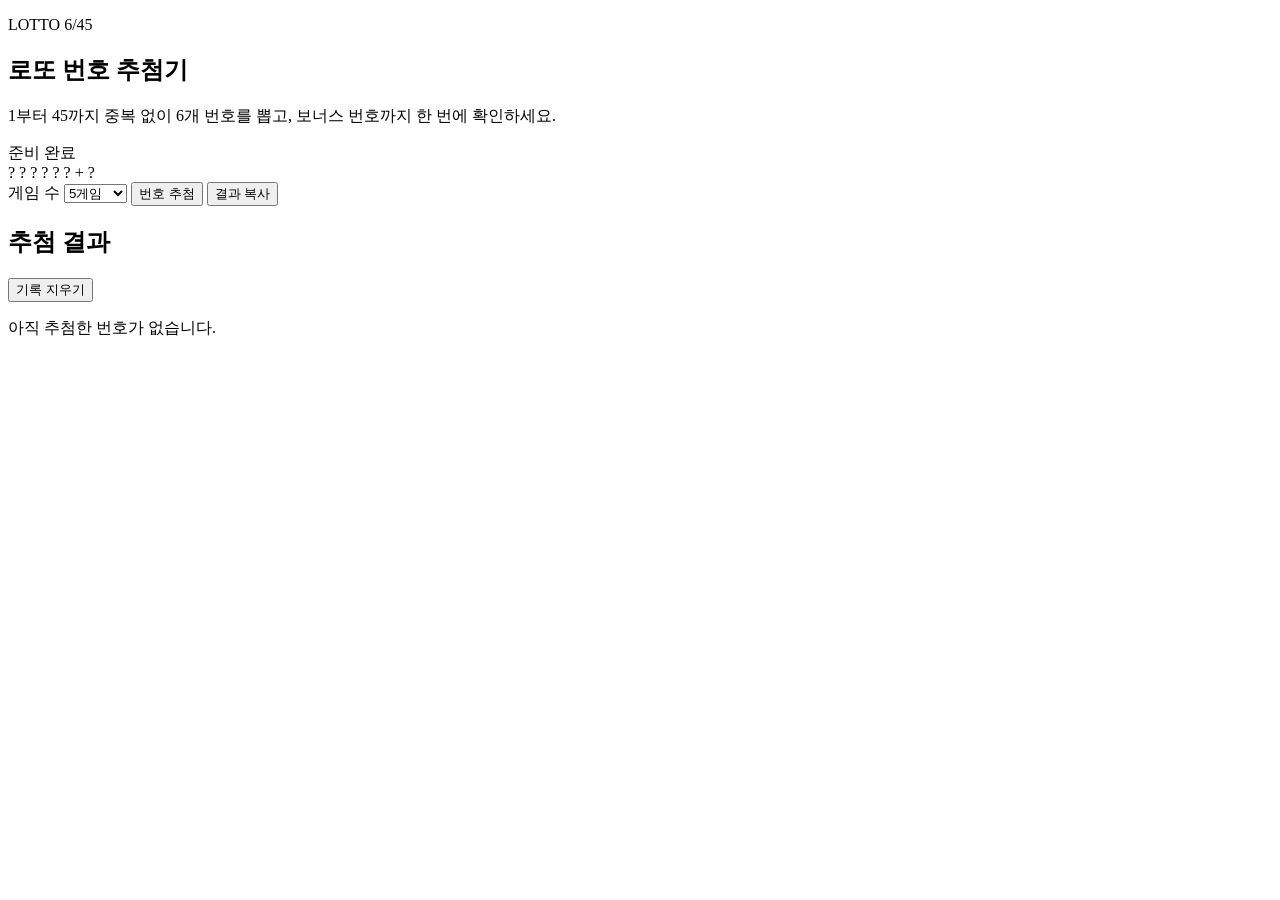
==== index.html @ 37382f08 "Add lotto picker app" ====
<!DOCTYPE html>
<html lang="ko">
<head>
  <meta charset="UTF-8">
  <meta name="viewport" content="width=device-width, initial-scale=1.0">
  <title>로또 번호 추첨기</title>
  <link rel="preconnect" href="https://fonts.googleapis.com">
  <link rel="preconnect" href="https://fonts.gstatic.com" crossorigin>
  <link href="https://fonts.googleapis.com/css2?family=Noto+Sans+KR:wght@400;500;700;800&display=swap" rel="stylesheet">
  <link rel="stylesheet" href="style.css">
</head>
<body>
  <main class="app">
    <section class="draw-panel" aria-labelledby="page-title">
      <div class="intro">
        <p class="eyebrow">LOTTO 6/45</p>
        <h1 id="page-title">로또 번호 추첨기</h1>
        <p class="subcopy">1부터 45까지 중복 없이 6개 번호를 뽑고, 보너스 번호까지 한 번에 확인하세요.</p>
      </div>

      <div class="machine" aria-live="polite">
        <div class="status" id="drawStatus">준비 완료</div>
        <div class="balls" id="balls">
          <span class="ball placeholder">?</span>
          <span class="ball placeholder">?</span>
          <span class="ball placeholder">?</span>
          <span class="ball placeholder">?</span>
          <span class="ball placeholder">?</span>
          <span class="ball placeholder">?</span>
          <span class="plus">+</span>
          <span class="ball bonus placeholder">?</span>
        </div>
      </div>

      <div class="controls" aria-label="추첨 설정">
        <label class="field">
          <span>게임 수</span>
          <select id="gameCount">
            <option value="1">1게임</option>
            <option value="3">3게임</option>
            <option value="5" selected>5게임</option>
            <option value="10">10게임</option>
          </select>
        </label>
        <button class="primary" id="drawButton" type="button">번호 추첨</button>
        <button class="secondary" id="copyButton" type="button">결과 복사</button>
      </div>
    </section>

    <section class="results" aria-labelledby="results-title">
      <div class="section-heading">
        <h2 id="results-title">추첨 결과</h2>
        <button class="text-button" id="clearButton" type="button">기록 지우기</button>
      </div>
      <div class="ticket-list" id="ticketList">
        <p class="empty">아직 추첨한 번호가 없습니다.</p>
      </div>
    </section>
  </main>

  <script src="main.js"></script>
</body>
</html>
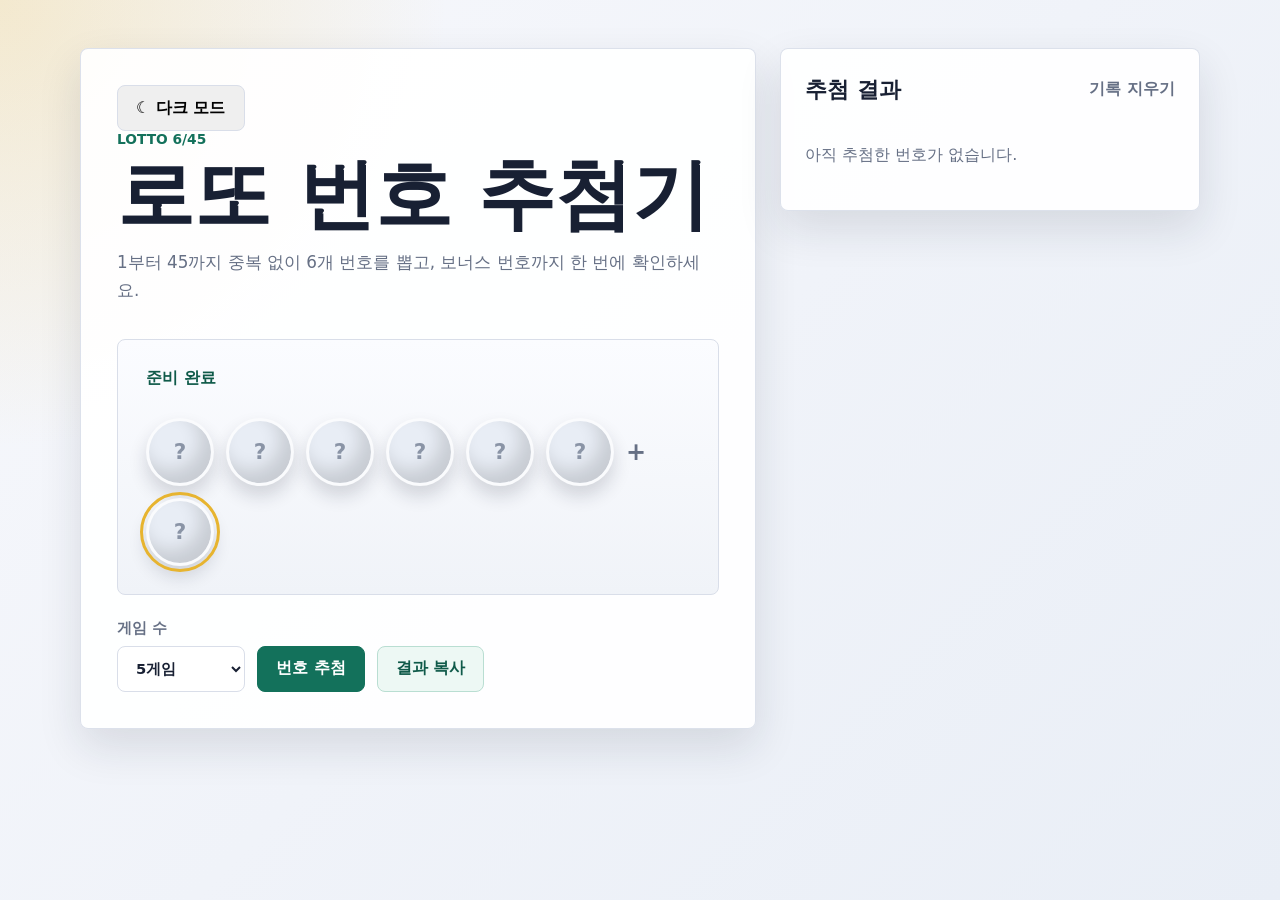
==== commit 5d4f9fdc: "Add theme mode toggle" ====
--- a/index.html
+++ b/index.html
@@ -12,6 +12,13 @@
 <body>
   <main class="app">
     <section class="draw-panel" aria-labelledby="page-title">
+      <div class="topbar">
+        <button class="theme-toggle" id="themeToggle" type="button" aria-label="다크 모드로 전환">
+          <span class="theme-icon" aria-hidden="true">☾</span>
+          <span class="theme-label">다크 모드</span>
+        </button>
+      </div>
+
       <div class="intro">
         <p class="eyebrow">LOTTO 6/45</p>
         <h1 id="page-title">로또 번호 추첨기</h1>
--- a/style.css
+++ b/style.css
@@ -0,0 +1,340 @@
+:root {
+  --bg: #f6f7fb;
+  --surface: #ffffff;
+  --ink: #182033;
+  --muted: #667085;
+  --line: #d9dee9;
+  --primary: #13715b;
+  --primary-dark: #0f5a49;
+  --accent: #e7b42f;
+  --shadow: 0 18px 44px rgba(24, 32, 51, 0.12);
+}
+
+* {
+  box-sizing: border-box;
+}
+
+body {
+  margin: 0;
+  min-height: 100vh;
+  font-family: "Noto Sans KR", system-ui, -apple-system, BlinkMacSystemFont, sans-serif;
+  color: var(--ink);
+  background:
+    radial-gradient(circle at top left, rgba(231, 180, 47, 0.22), transparent 28rem),
+    linear-gradient(135deg, #f7f8fc 0%, #e9eef6 100%);
+}
+
+button,
+select {
+  font: inherit;
+}
+
+.app {
+  width: min(1120px, calc(100% - 32px));
+  margin: 0 auto;
+  padding: 48px 0;
+  display: grid;
+  grid-template-columns: minmax(0, 1fr) 420px;
+  gap: 24px;
+  align-items: start;
+}
+
+.draw-panel,
+.results {
+  background: rgba(255, 255, 255, 0.92);
+  border: 1px solid rgba(217, 222, 233, 0.9);
+  border-radius: 8px;
+  box-shadow: var(--shadow);
+}
+
+.draw-panel {
+  padding: 36px;
+}
+
+.intro {
+  max-width: 620px;
+}
+
+.eyebrow {
+  margin: 0 0 10px;
+  color: var(--primary);
+  font-size: 0.86rem;
+  font-weight: 800;
+  letter-spacing: 0;
+}
+
+h1,
+h2,
+p {
+  margin-top: 0;
+}
+
+h1 {
+  margin-bottom: 14px;
+  font-size: clamp(2.4rem, 6vw, 5rem);
+  line-height: 1;
+  letter-spacing: 0;
+}
+
+.subcopy {
+  margin-bottom: 0;
+  color: var(--muted);
+  font-size: 1.05rem;
+  line-height: 1.7;
+}
+
+.machine {
+  margin-top: 34px;
+  padding: 28px;
+  border: 1px solid var(--line);
+  border-radius: 8px;
+  background: linear-gradient(180deg, #fbfcff 0%, #f0f3f8 100%);
+}
+
+.status {
+  min-height: 28px;
+  margin-bottom: 22px;
+  color: var(--primary-dark);
+  font-weight: 800;
+}
+
+.balls {
+  display: flex;
+  flex-wrap: wrap;
+  gap: 12px;
+  align-items: center;
+}
+
+.ball {
+  width: 68px;
+  aspect-ratio: 1;
+  display: inline-grid;
+  place-items: center;
+  border-radius: 50%;
+  color: #111827;
+  background: #f4c84b;
+  border: 3px solid rgba(255, 255, 255, 0.8);
+  box-shadow: inset -10px -12px 18px rgba(0, 0, 0, 0.14), 0 10px 18px rgba(24, 32, 51, 0.16);
+  font-size: 1.35rem;
+  font-weight: 800;
+}
+
+.ball.range-2 {
+  background: #70b7f2;
+}
+
+.ball.range-3 {
+  background: #ff7b72;
+}
+
+.ball.range-4 {
+  background: #8f98a8;
+  color: #ffffff;
+}
+
+.ball.range-5 {
+  background: #59c88e;
+}
+
+.ball.placeholder {
+  background: #e8edf5;
+  color: #8a94a6;
+}
+
+.ball.bonus {
+  outline: 3px solid var(--accent);
+  outline-offset: 3px;
+}
+
+.ball.pop {
+  animation: pop 360ms ease both;
+}
+
+.plus {
+  color: var(--muted);
+  font-size: 1.5rem;
+  font-weight: 800;
+}
+
+.controls {
+  margin-top: 24px;
+  display: flex;
+  flex-wrap: wrap;
+  gap: 12px;
+  align-items: end;
+}
+
+.field {
+  display: grid;
+  gap: 8px;
+  min-width: 128px;
+  color: var(--muted);
+  font-size: 0.92rem;
+  font-weight: 700;
+}
+
+select,
+button {
+  min-height: 46px;
+  border-radius: 8px;
+  border: 1px solid var(--line);
+}
+
+select {
+  padding: 0 38px 0 14px;
+  color: var(--ink);
+  background: var(--surface);
+  cursor: pointer;
+}
+
+button {
+  padding: 0 18px;
+  font-weight: 800;
+  cursor: pointer;
+  transition: transform 160ms ease, background 160ms ease, border-color 160ms ease;
+}
+
+button:hover {
+  transform: translateY(-1px);
+}
+
+button:disabled {
+  cursor: wait;
+  opacity: 0.72;
+  transform: none;
+}
+
+.primary {
+  color: #ffffff;
+  border-color: var(--primary);
+  background: var(--primary);
+}
+
+.primary:hover {
+  background: var(--primary-dark);
+}
+
+.secondary {
+  color: var(--primary-dark);
+  background: #edf8f4;
+  border-color: #b9ded2;
+}
+
+.results {
+  padding: 24px;
+}
+
+.section-heading {
+  display: flex;
+  justify-content: space-between;
+  gap: 12px;
+  align-items: center;
+  margin-bottom: 18px;
+}
+
+h2 {
+  margin-bottom: 0;
+  font-size: 1.35rem;
+}
+
+.text-button {
+  min-height: auto;
+  padding: 6px 0;
+  color: var(--muted);
+  background: transparent;
+  border: 0;
+}
+
+.ticket-list {
+  display: grid;
+  gap: 12px;
+}
+
+.ticket {
+  padding: 16px;
+  border: 1px solid var(--line);
+  border-radius: 8px;
+  background: var(--surface);
+}
+
+.ticket-title {
+  margin-bottom: 12px;
+  display: flex;
+  justify-content: space-between;
+  gap: 12px;
+  color: var(--muted);
+  font-size: 0.88rem;
+  font-weight: 700;
+}
+
+.ticket-balls {
+  display: flex;
+  flex-wrap: wrap;
+  gap: 8px;
+  align-items: center;
+}
+
+.ticket .ball {
+  width: 38px;
+  border-width: 2px;
+  font-size: 0.86rem;
+  box-shadow: inset -6px -8px 12px rgba(0, 0, 0, 0.14);
+}
+
+.ticket .plus {
+  font-size: 1rem;
+}
+
+.empty {
+  margin: 18px 0;
+  color: var(--muted);
+  line-height: 1.6;
+}
+
+@keyframes pop {
+  0% {
+    opacity: 0;
+    transform: translateY(-14px) scale(0.72) rotate(-10deg);
+  }
+  100% {
+    opacity: 1;
+    transform: translateY(0) scale(1) rotate(0);
+  }
+}
+
+@media (max-width: 900px) {
+  .app {
+    grid-template-columns: 1fr;
+    padding: 28px 0;
+  }
+}
+
+@media (max-width: 560px) {
+  .app {
+    width: min(100% - 20px, 1120px);
+  }
+
+  .draw-panel,
+  .results {
+    padding: 20px;
+  }
+
+  .machine {
+    padding: 18px;
+  }
+
+  .ball {
+    width: 52px;
+    font-size: 1.05rem;
+  }
+
+  .controls {
+    display: grid;
+    grid-template-columns: 1fr;
+  }
+
+  button,
+  select {
+    width: 100%;
+  }
+}
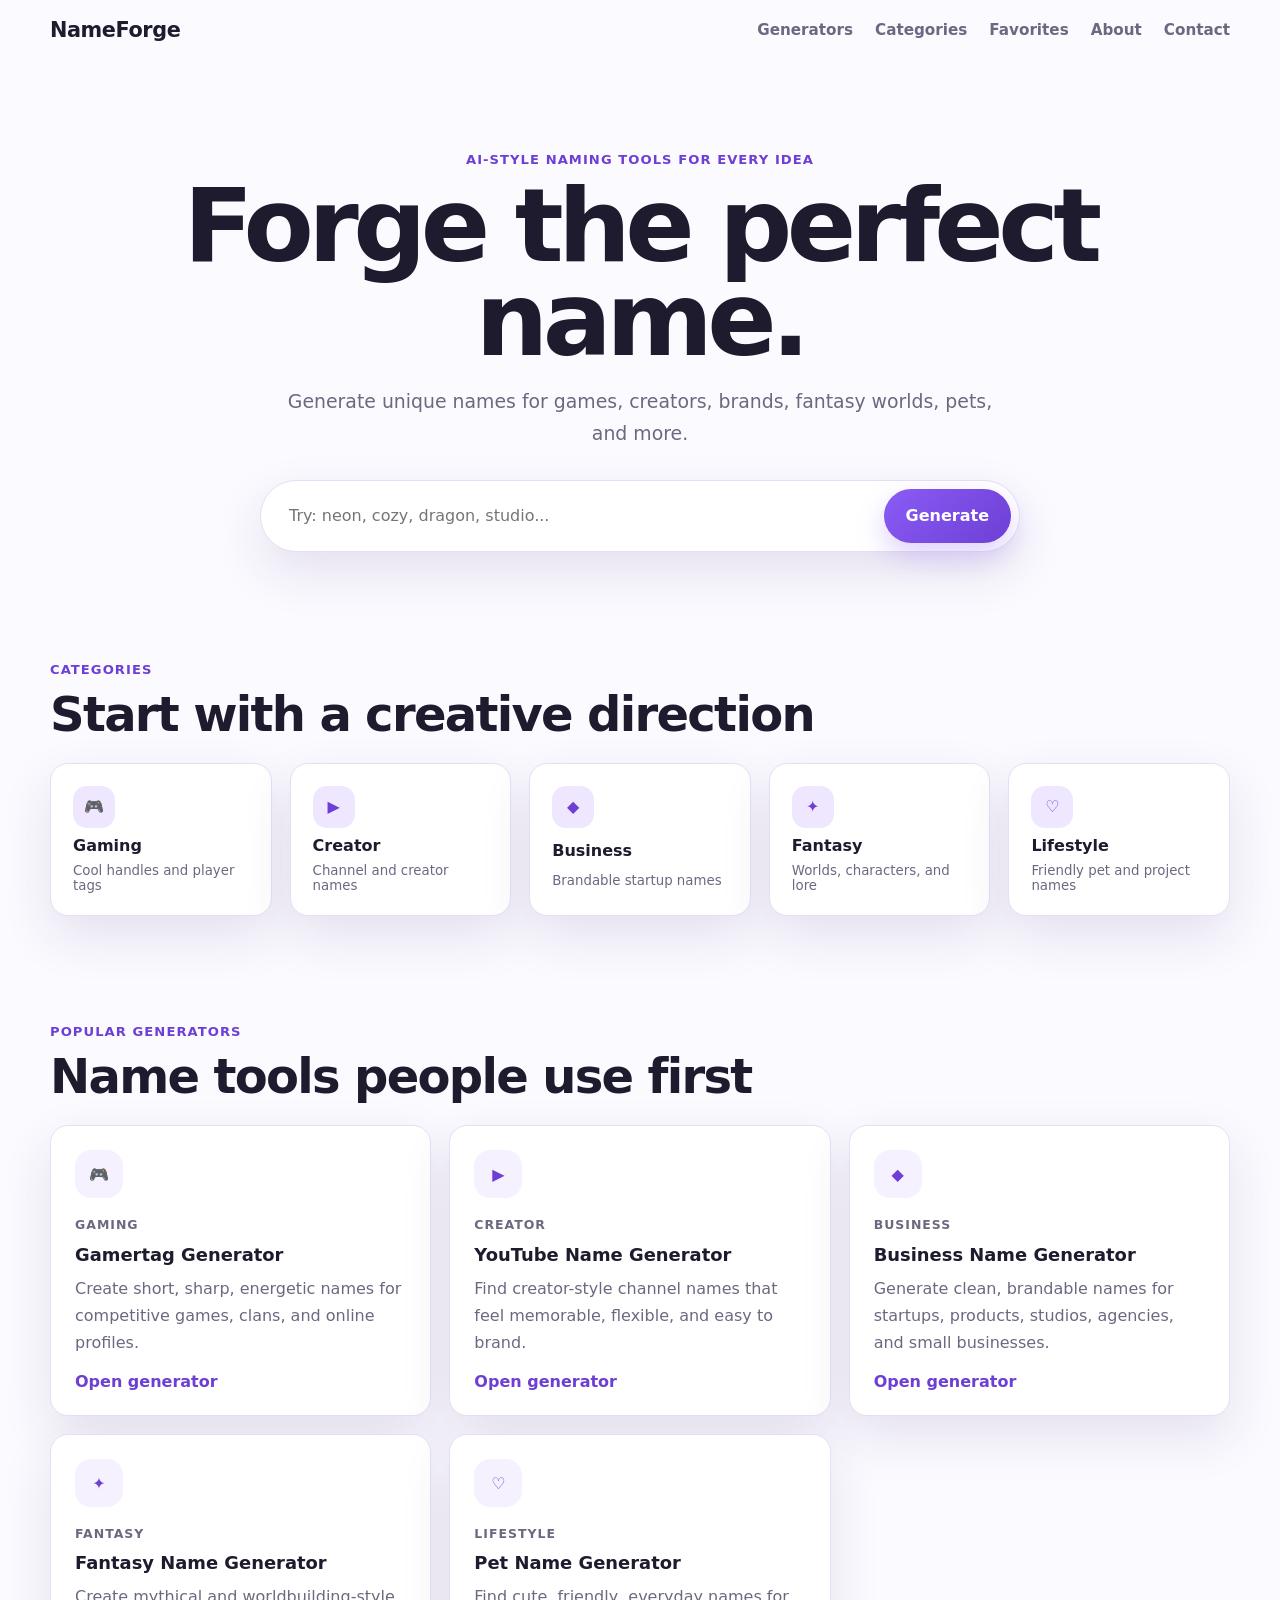
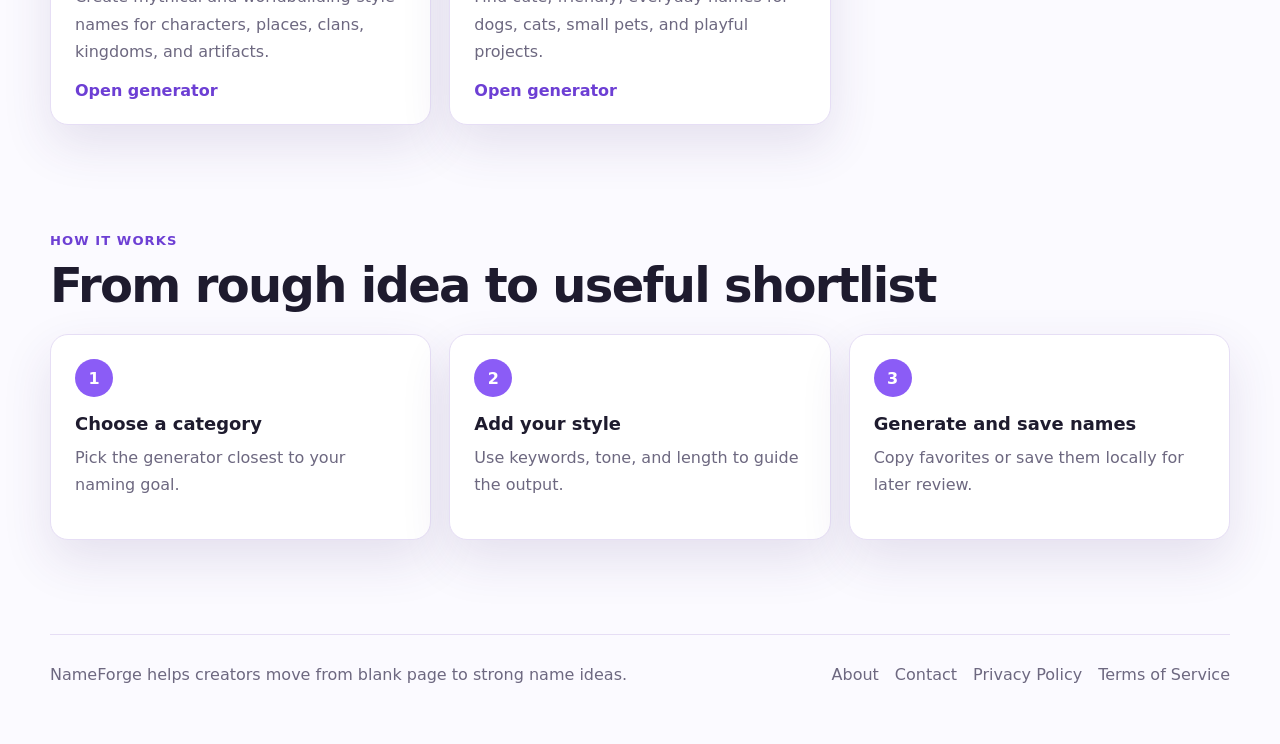
==== commit c531694a: "Build NameForge static MVP" ====
--- a/index.html
+++ b/index.html
@@ -1,70 +1,83 @@
 <!DOCTYPE html>
-<html lang="ko">
+<html lang="en">
 <head>
   <meta charset="UTF-8">
   <meta name="viewport" content="width=device-width, initial-scale=1.0">
-  <title>로또 번호 추첨기</title>
-  <link rel="preconnect" href="https://fonts.googleapis.com">
-  <link rel="preconnect" href="https://fonts.gstatic.com" crossorigin>
-  <link href="https://fonts.googleapis.com/css2?family=Noto+Sans+KR:wght@400;500;700;800&display=swap" rel="stylesheet">
-  <link rel="stylesheet" href="style.css">
+  <title>NameForge - Forge the perfect name.</title>
+  <meta name="description" content="NameForge helps you generate memorable names for games, creators, brands, fantasy worlds, pets, and more.">
+  <link rel="stylesheet" href="css/style.css">
 </head>
 <body>
-  <main class="app">
-    <section class="draw-panel" aria-labelledby="page-title">
-      <div class="topbar">
-        <button class="theme-toggle" id="themeToggle" type="button" aria-label="다크 모드로 전환">
-          <span class="theme-icon" aria-hidden="true">☾</span>
-          <span class="theme-label">다크 모드</span>
-        </button>
+  <header class="site-header">
+    <a class="logo" href="index.html" aria-label="NameForge home">NameForge</a>
+    <button class="nav-toggle" type="button" aria-label="Open navigation">Menu</button>
+    <nav class="site-nav" aria-label="Primary navigation">
+      <a href="generators.html">Generators</a>
+      <a href="generators.html#categories">Categories</a>
+      <a href="favorites.html">Favorites</a>
+      <a href="about.html">About</a>
+      <a href="contact.html">Contact</a>
+    </nav>
+  </header>
+
+  <main>
+    <section class="hero">
+      <p class="eyebrow">AI-style naming tools for every idea</p>
+      <h1>Forge the perfect name.</h1>
+      <p class="hero-copy">Generate unique names for games, creators, brands, fantasy worlds, pets, and more.</p>
+      <form class="hero-search" id="heroGenerateForm">
+        <label class="sr-only" for="heroKeyword">Name idea or keyword</label>
+        <input id="heroKeyword" name="keyword" type="search" placeholder="Try: neon, cozy, dragon, studio..." autocomplete="off">
+        <button class="button primary" type="submit">Generate</button>
+      </form>
+    </section>
+
+    <section class="section" id="categories" aria-labelledby="category-title">
+      <div class="section-heading">
+        <p class="eyebrow">Categories</p>
+        <h2 id="category-title">Start with a creative direction</h2>
       </div>
-
-      <div class="intro">
-        <p class="eyebrow">LOTTO 6/45</p>
-        <h1 id="page-title">로또 번호 추첨기</h1>
-        <p class="subcopy">1부터 45까지 중복 없이 6개 번호를 뽑고, 보너스 번호까지 한 번에 확인하세요.</p>
-      </div>
-
-      <div class="machine" aria-live="polite">
-        <div class="status" id="drawStatus">준비 완료</div>
-        <div class="balls" id="balls">
-          <span class="ball placeholder">?</span>
-          <span class="ball placeholder">?</span>
-          <span class="ball placeholder">?</span>
-          <span class="ball placeholder">?</span>
-          <span class="ball placeholder">?</span>
-          <span class="ball placeholder">?</span>
-          <span class="plus">+</span>
-          <span class="ball bonus placeholder">?</span>
-        </div>
-      </div>
-
-      <div class="controls" aria-label="추첨 설정">
-        <label class="field">
-          <span>게임 수</span>
-          <select id="gameCount">
-            <option value="1">1게임</option>
-            <option value="3">3게임</option>
-            <option value="5" selected>5게임</option>
-            <option value="10">10게임</option>
-          </select>
-        </label>
-        <button class="primary" id="drawButton" type="button">번호 추첨</button>
-        <button class="secondary" id="copyButton" type="button">결과 복사</button>
+      <div class="category-grid">
+        <a class="category-card" href="generator.html?type=gaming"><span aria-hidden="true">🎮</span><strong>Gaming</strong><small>Cool handles and player tags</small></a>
+        <a class="category-card" href="generator.html?type=youtube"><span aria-hidden="true">▶</span><strong>Creator</strong><small>Channel and creator names</small></a>
+        <a class="category-card" href="generator.html?type=business"><span aria-hidden="true">◆</span><strong>Business</strong><small>Brandable startup names</small></a>
+        <a class="category-card" href="generator.html?type=fantasy"><span aria-hidden="true">✦</span><strong>Fantasy</strong><small>Worlds, characters, and lore</small></a>
+        <a class="category-card" href="generator.html?type=pet"><span aria-hidden="true">♡</span><strong>Lifestyle</strong><small>Friendly pet and project names</small></a>
       </div>
     </section>
 
-    <section class="results" aria-labelledby="results-title">
+    <section class="section" aria-labelledby="popular-title">
       <div class="section-heading">
-        <h2 id="results-title">추첨 결과</h2>
-        <button class="text-button" id="clearButton" type="button">기록 지우기</button>
+        <p class="eyebrow">Popular generators</p>
+        <h2 id="popular-title">Name tools people use first</h2>
       </div>
-      <div class="ticket-list" id="ticketList">
-        <p class="empty">아직 추첨한 번호가 없습니다.</p>
+      <div class="card-grid" id="popularGenerators"></div>
+    </section>
+
+    <section class="section steps" aria-labelledby="how-title">
+      <div class="section-heading">
+        <p class="eyebrow">How it works</p>
+        <h2 id="how-title">From rough idea to useful shortlist</h2>
+      </div>
+      <div class="step-grid">
+        <article class="step-card"><span>1</span><h3>Choose a category</h3><p>Pick the generator closest to your naming goal.</p></article>
+        <article class="step-card"><span>2</span><h3>Add your style</h3><p>Use keywords, tone, and length to guide the output.</p></article>
+        <article class="step-card"><span>3</span><h3>Generate and save names</h3><p>Copy favorites or save them locally for later review.</p></article>
       </div>
     </section>
   </main>
 
-  <script src="main.js"></script>
+  <footer class="site-footer">
+    <p>NameForge helps creators move from blank page to strong name ideas.</p>
+    <nav aria-label="Footer navigation">
+      <a href="about.html">About</a>
+      <a href="contact.html">Contact</a>
+      <a href="privacy.html">Privacy Policy</a>
+      <a href="terms.html">Terms of Service</a>
+    </nav>
+  </footer>
+
+  <script src="js/data.js"></script>
+  <script src="js/main.js"></script>
 </body>
 </html>
--- a/css/style.css
+++ b/css/style.css
@@ -0,0 +1,541 @@
+:root {
+  --bg: #fbfaff;
+  --surface: #ffffff;
+  --surface-soft: #f6f1ff;
+  --ink: #1e1b2e;
+  --muted: #6d6880;
+  --line: #e6def5;
+  --accent: #8b5cf6;
+  --accent-dark: #6d3fd4;
+  --accent-soft: #efe7ff;
+  --shadow: 0 20px 50px rgba(68, 44, 116, 0.12);
+  --radius: 18px;
+}
+
+* {
+  box-sizing: border-box;
+}
+
+body {
+  margin: 0;
+  min-height: 100vh;
+  font-family: Inter, ui-sans-serif, system-ui, -apple-system, BlinkMacSystemFont, "Segoe UI", sans-serif;
+  color: var(--ink);
+  background: var(--bg);
+}
+
+a {
+  color: inherit;
+  text-decoration: none;
+}
+
+button,
+input,
+select,
+textarea {
+  font: inherit;
+}
+
+.site-header {
+  position: sticky;
+  top: 0;
+  z-index: 20;
+  width: min(1180px, calc(100% - 32px));
+  margin: 0 auto;
+  padding: 18px 0;
+  display: flex;
+  justify-content: space-between;
+  align-items: center;
+  background: rgba(251, 250, 255, 0.88);
+  backdrop-filter: blur(14px);
+}
+
+.logo {
+  font-size: 1.3rem;
+  font-weight: 850;
+  letter-spacing: -0.02em;
+}
+
+.site-nav {
+  display: flex;
+  gap: 22px;
+  align-items: center;
+  color: var(--muted);
+  font-size: 0.95rem;
+  font-weight: 650;
+}
+
+.site-nav a:hover {
+  color: var(--accent-dark);
+}
+
+.nav-toggle {
+  display: none;
+  border: 1px solid var(--line);
+  border-radius: 999px;
+  padding: 8px 13px;
+  color: var(--ink);
+  background: var(--surface);
+}
+
+.hero {
+  width: min(920px, calc(100% - 32px));
+  margin: 0 auto;
+  padding: 92px 0 56px;
+  text-align: center;
+}
+
+.eyebrow {
+  margin: 0 0 12px;
+  color: var(--accent-dark);
+  font-size: 0.82rem;
+  font-weight: 800;
+  letter-spacing: 0.08em;
+  text-transform: uppercase;
+}
+
+h1,
+h2,
+h3,
+p {
+  margin-top: 0;
+}
+
+h1 {
+  margin-bottom: 18px;
+  font-size: clamp(3.2rem, 8vw, 6.7rem);
+  line-height: 0.92;
+  letter-spacing: -0.055em;
+}
+
+h2 {
+  margin-bottom: 0;
+  font-size: clamp(1.8rem, 4vw, 3rem);
+  line-height: 1.05;
+  letter-spacing: -0.035em;
+}
+
+h3 {
+  margin-bottom: 10px;
+  font-size: 1.12rem;
+}
+
+.hero-copy,
+.page-hero p,
+.content-card p,
+.generator-card p,
+.result-card p,
+.step-card p {
+  color: var(--muted);
+  line-height: 1.7;
+}
+
+.hero-copy {
+  max-width: 720px;
+  margin: 0 auto 30px;
+  font-size: 1.18rem;
+}
+
+.hero-search {
+  max-width: 760px;
+  margin: 0 auto;
+  padding: 8px;
+  display: grid;
+  grid-template-columns: 1fr auto;
+  gap: 8px;
+  border: 1px solid var(--line);
+  border-radius: 999px;
+  background: var(--surface);
+  box-shadow: var(--shadow);
+}
+
+.hero-search input,
+.contact-form input,
+.contact-form textarea,
+.generator-form input,
+.generator-form select {
+  width: 100%;
+  border: 1px solid var(--line);
+  border-radius: 14px;
+  color: var(--ink);
+  background: var(--surface);
+}
+
+.hero-search input {
+  min-height: 54px;
+  padding: 0 20px;
+  border: 0;
+  outline: 0;
+}
+
+.button {
+  min-height: 46px;
+  border: 0;
+  border-radius: 999px;
+  padding: 0 22px;
+  font-weight: 800;
+  cursor: pointer;
+}
+
+.primary {
+  color: #ffffff;
+  background: linear-gradient(135deg, var(--accent), var(--accent-dark));
+  box-shadow: 0 12px 28px rgba(139, 92, 246, 0.28);
+}
+
+.ghost {
+  color: var(--accent-dark);
+  background: var(--accent-soft);
+}
+
+.section,
+.page-shell {
+  width: min(1180px, calc(100% - 32px));
+  margin: 0 auto;
+}
+
+.section {
+  padding: 54px 0;
+}
+
+.section.compact {
+  padding-top: 18px;
+}
+
+.section-heading {
+  margin-bottom: 24px;
+}
+
+.section-heading.split {
+  display: flex;
+  justify-content: space-between;
+  gap: 16px;
+  align-items: end;
+}
+
+.category-grid,
+.card-grid,
+.step-grid,
+.result-grid {
+  display: grid;
+  gap: 18px;
+}
+
+.category-grid {
+  grid-template-columns: repeat(5, 1fr);
+}
+
+.card-grid,
+.result-grid {
+  grid-template-columns: repeat(3, 1fr);
+}
+
+.step-grid {
+  grid-template-columns: repeat(3, 1fr);
+}
+
+.category-card,
+.generator-card,
+.step-card,
+.result-card,
+.content-card,
+.generator-panel,
+.contact-form {
+  border: 1px solid var(--line);
+  border-radius: var(--radius);
+  background: var(--surface);
+  box-shadow: var(--shadow);
+}
+
+.category-card {
+  padding: 22px;
+  display: grid;
+  gap: 8px;
+}
+
+.category-card span {
+  width: 42px;
+  height: 42px;
+  display: grid;
+  place-items: center;
+  border-radius: 14px;
+  color: var(--accent-dark);
+  background: var(--accent-soft);
+}
+
+.category-card small,
+.card-kicker {
+  color: var(--muted);
+}
+
+.generator-card,
+.step-card,
+.result-card,
+.content-card {
+  padding: 24px;
+}
+
+.card-icon {
+  width: 48px;
+  height: 48px;
+  margin-bottom: 16px;
+  display: grid;
+  place-items: center;
+  border-radius: 16px;
+  color: var(--accent-dark);
+  background: var(--surface-soft);
+}
+
+.card-kicker {
+  margin-bottom: 8px;
+  font-size: 0.78rem;
+  font-weight: 800;
+  text-transform: uppercase;
+  letter-spacing: 0.08em;
+}
+
+.text-link {
+  color: var(--accent-dark);
+  font-weight: 800;
+}
+
+.step-card span {
+  width: 38px;
+  height: 38px;
+  margin-bottom: 16px;
+  display: grid;
+  place-items: center;
+  border-radius: 50%;
+  color: #ffffff;
+  background: var(--accent);
+  font-weight: 850;
+}
+
+.page-hero {
+  padding: 56px 0 22px;
+  max-width: 760px;
+}
+
+.page-hero h1,
+.generator-panel h1,
+.content-card.legal h1 {
+  font-size: clamp(2.5rem, 6vw, 4.8rem);
+}
+
+.filter-row,
+.pill-row,
+.button-row {
+  display: flex;
+  flex-wrap: wrap;
+  gap: 10px;
+}
+
+.filter-button,
+.pill-row span,
+.pill-row a {
+  border: 1px solid var(--line);
+  border-radius: 999px;
+  padding: 9px 14px;
+  color: var(--muted);
+  background: var(--surface);
+  font-weight: 700;
+}
+
+.filter-button.active {
+  color: #ffffff;
+  border-color: var(--accent);
+  background: var(--accent);
+}
+
+.generator-panel {
+  margin-top: 42px;
+  padding: 30px;
+  display: grid;
+  grid-template-columns: 0.9fr 1.1fr;
+  gap: 28px;
+  align-items: start;
+}
+
+.generator-form,
+.contact-form {
+  display: grid;
+  gap: 14px;
+}
+
+.generator-form label,
+.contact-form label {
+  color: var(--muted);
+  font-weight: 750;
+}
+
+.generator-form input,
+.generator-form select,
+.contact-form input,
+.contact-form textarea {
+  min-height: 48px;
+  padding: 0 14px;
+}
+
+.contact-form textarea {
+  padding-top: 14px;
+  resize: vertical;
+}
+
+.form-grid {
+  display: grid;
+  grid-template-columns: repeat(3, 1fr);
+  gap: 12px;
+}
+
+.result-card dl {
+  display: grid;
+  grid-template-columns: auto 1fr;
+  gap: 6px 12px;
+  color: var(--muted);
+}
+
+.result-card dt {
+  color: var(--ink);
+  font-weight: 800;
+}
+
+.content-card {
+  max-width: 920px;
+  margin: 26px 0 64px;
+}
+
+.content-card.small {
+  margin: 0;
+}
+
+.content-card h2 {
+  margin-top: 28px;
+  margin-bottom: 12px;
+  font-size: 1.4rem;
+}
+
+.content-card h2:first-child {
+  margin-top: 0;
+}
+
+.content-card li {
+  margin-bottom: 10px;
+  color: var(--muted);
+}
+
+details {
+  border-top: 1px solid var(--line);
+  padding: 15px 0;
+}
+
+summary {
+  cursor: pointer;
+  font-weight: 800;
+}
+
+.contact-layout {
+  display: grid;
+  grid-template-columns: 1fr 340px;
+  gap: 22px;
+  align-items: start;
+  margin-bottom: 64px;
+}
+
+.contact-form {
+  padding: 26px;
+}
+
+.empty-state {
+  grid-column: 1 / -1;
+  padding: 28px;
+  border: 1px dashed var(--line);
+  border-radius: var(--radius);
+  color: var(--muted);
+  background: var(--surface);
+}
+
+.site-footer {
+  width: min(1180px, calc(100% - 32px));
+  margin: 40px auto 0;
+  padding: 30px 0 44px;
+  display: flex;
+  justify-content: space-between;
+  gap: 20px;
+  border-top: 1px solid var(--line);
+  color: var(--muted);
+}
+
+.site-footer nav {
+  display: flex;
+  flex-wrap: wrap;
+  gap: 16px;
+}
+
+.sr-only {
+  position: absolute;
+  width: 1px;
+  height: 1px;
+  padding: 0;
+  margin: -1px;
+  overflow: hidden;
+  clip: rect(0, 0, 0, 0);
+  white-space: nowrap;
+  border: 0;
+}
+
+@media (max-width: 900px) {
+  .nav-toggle {
+    display: inline-flex;
+  }
+
+  .site-nav {
+    position: absolute;
+    top: 64px;
+    right: 0;
+    left: 0;
+    display: none;
+    padding: 16px;
+    border: 1px solid var(--line);
+    border-radius: var(--radius);
+    background: var(--surface);
+    box-shadow: var(--shadow);
+  }
+
+  .site-nav.open {
+    display: grid;
+  }
+
+  .category-grid,
+  .card-grid,
+  .step-grid,
+  .result-grid,
+  .generator-panel,
+  .contact-layout {
+    grid-template-columns: 1fr;
+  }
+
+  .form-grid {
+    grid-template-columns: 1fr;
+  }
+}
+
+@media (max-width: 560px) {
+  .hero {
+    padding-top: 56px;
+  }
+
+  .hero-search {
+    grid-template-columns: 1fr;
+    border-radius: var(--radius);
+  }
+
+  .hero-search input {
+    border: 1px solid var(--line);
+    border-radius: 14px;
+  }
+
+  .site-footer,
+  .section-heading.split {
+    display: grid;
+  }
+}
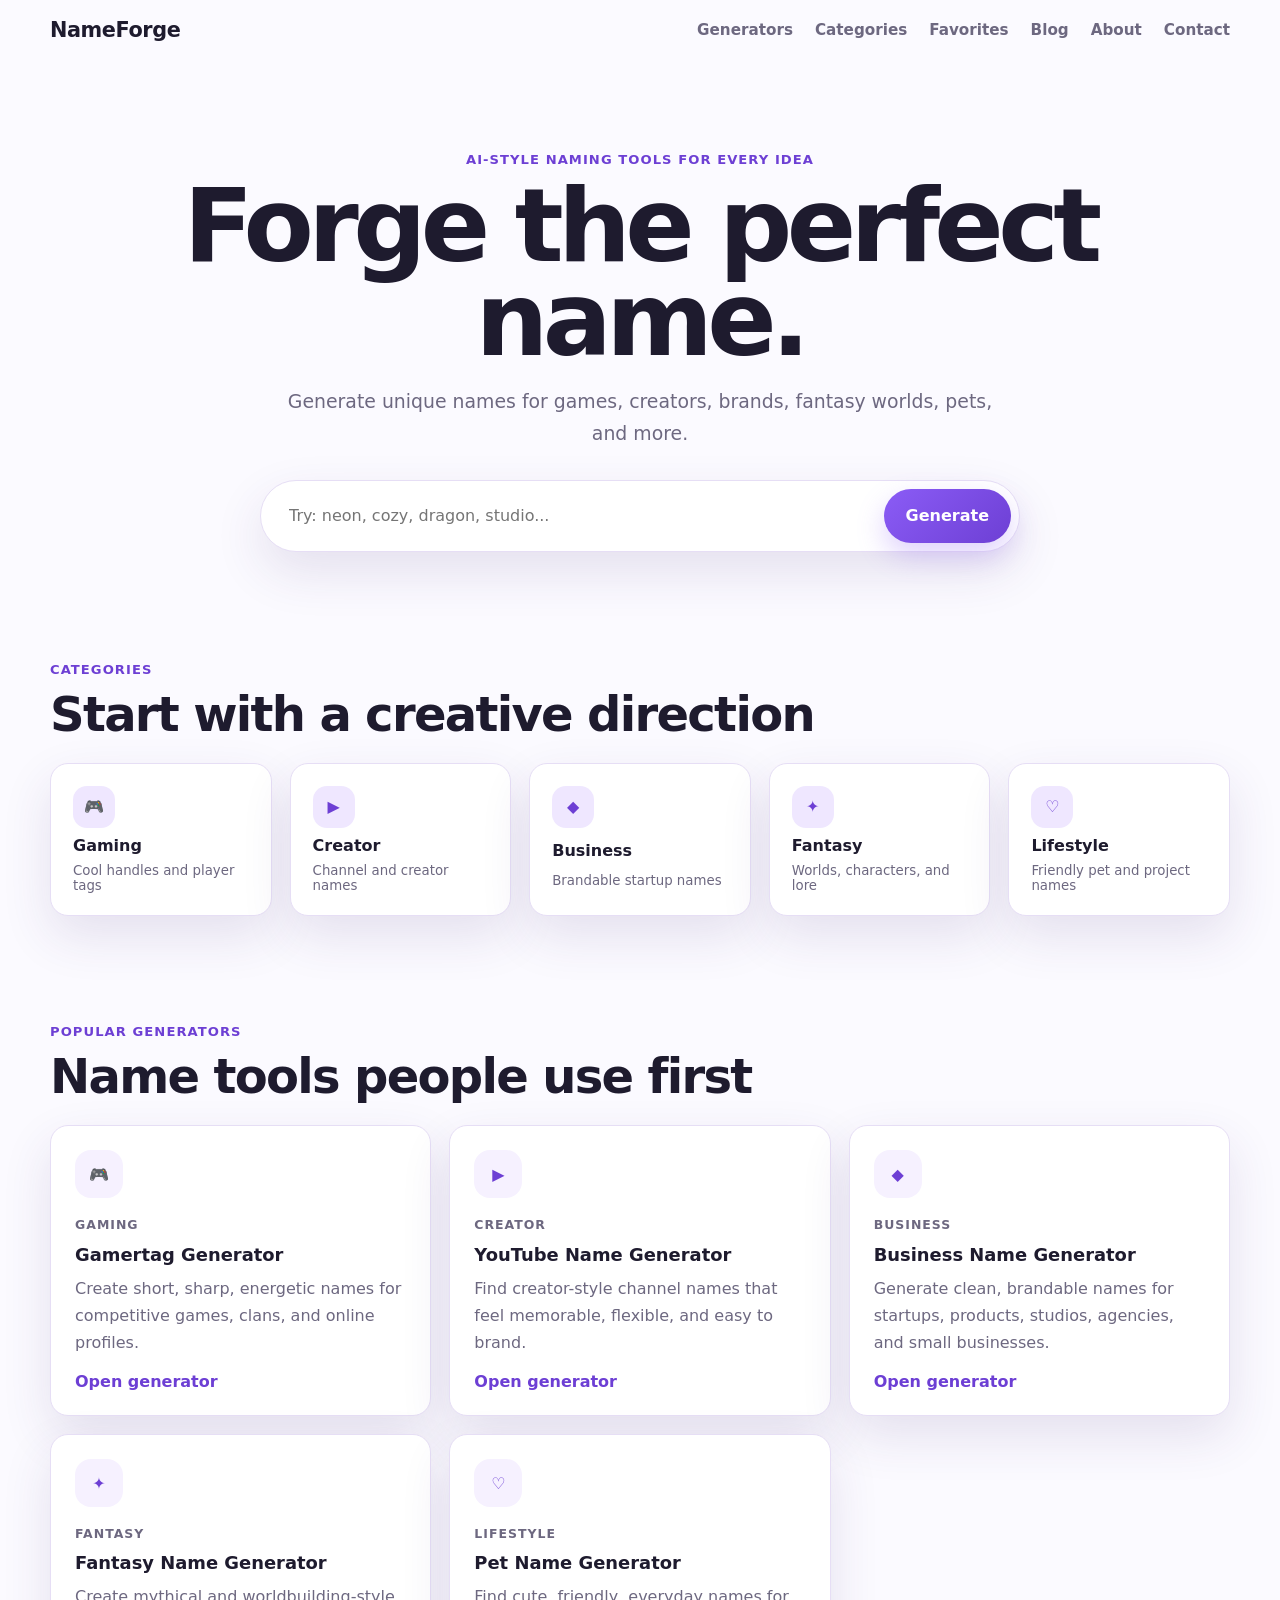
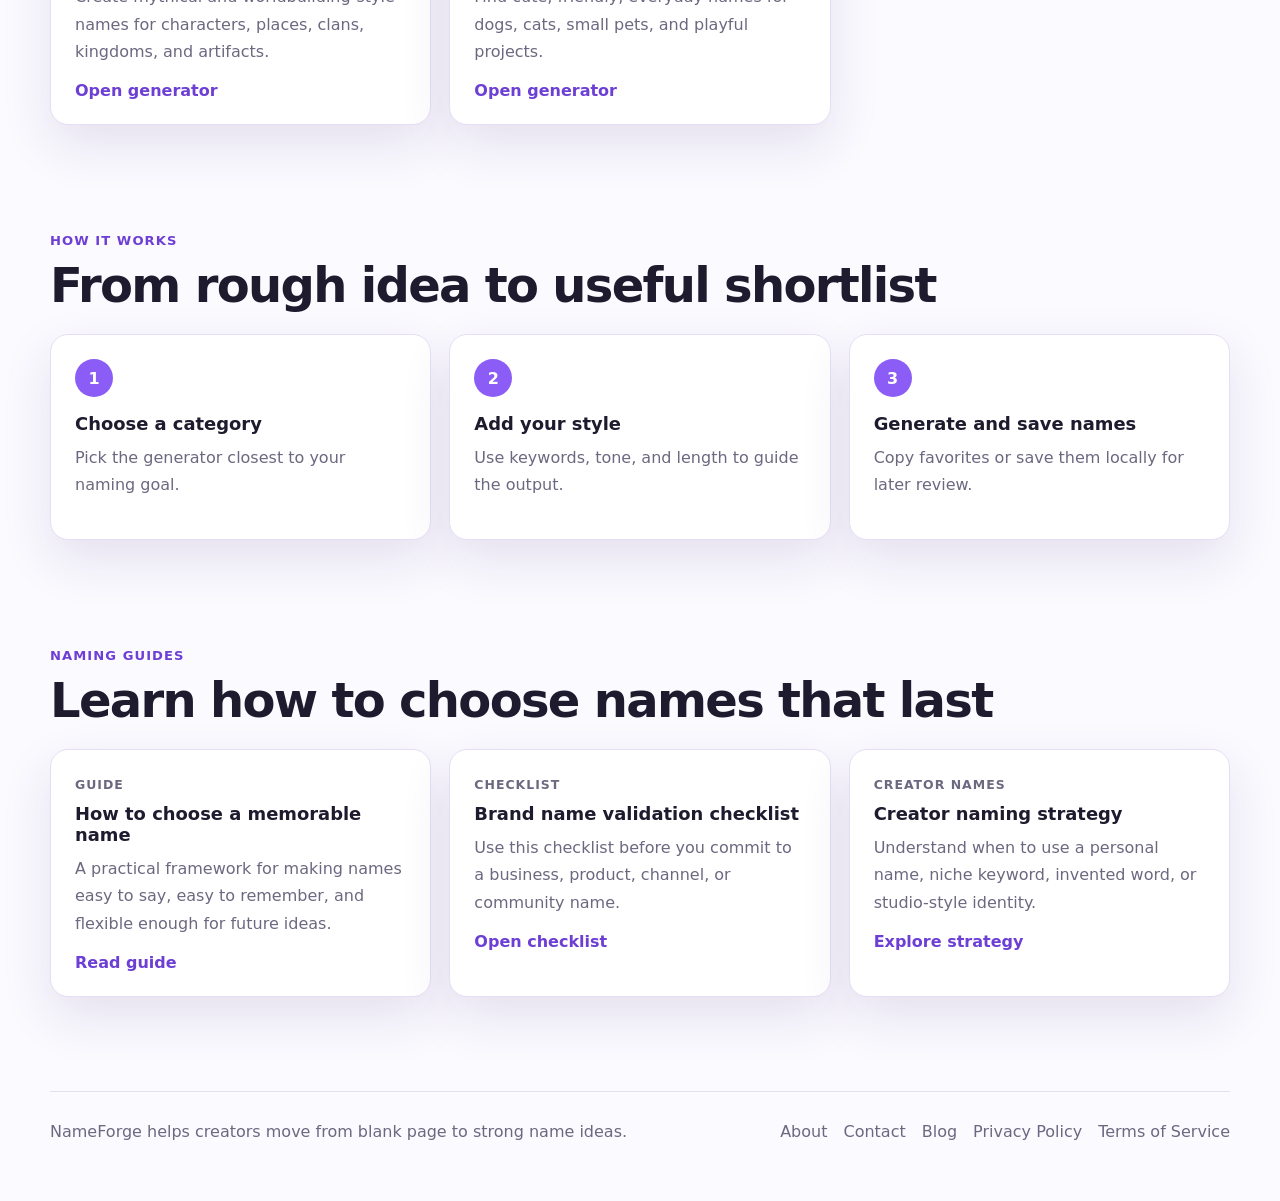
==== commit b56cfcab: "Improve NameForge content quality" ====
--- a/index.html
+++ b/index.html
@@ -15,6 +15,7 @@
       <a href="generators.html">Generators</a>
       <a href="generators.html#categories">Categories</a>
       <a href="favorites.html">Favorites</a>
+      <a href="blog.html">Blog</a>
       <a href="about.html">About</a>
       <a href="contact.html">Contact</a>
     </nav>
@@ -65,6 +66,33 @@
         <article class="step-card"><span>3</span><h3>Generate and save names</h3><p>Copy favorites or save them locally for later review.</p></article>
       </div>
     </section>
+
+    <section class="section" aria-labelledby="guide-title">
+      <div class="section-heading">
+        <p class="eyebrow">Naming guides</p>
+        <h2 id="guide-title">Learn how to choose names that last</h2>
+      </div>
+      <div class="card-grid">
+        <article class="generator-card">
+          <p class="card-kicker">Guide</p>
+          <h3>How to choose a memorable name</h3>
+          <p>A practical framework for making names easy to say, easy to remember, and flexible enough for future ideas.</p>
+          <a class="text-link" href="naming-guide.html">Read guide</a>
+        </article>
+        <article class="generator-card">
+          <p class="card-kicker">Checklist</p>
+          <h3>Brand name validation checklist</h3>
+          <p>Use this checklist before you commit to a business, product, channel, or community name.</p>
+          <a class="text-link" href="brand-name-checklist.html">Open checklist</a>
+        </article>
+        <article class="generator-card">
+          <p class="card-kicker">Creator names</p>
+          <h3>Creator naming strategy</h3>
+          <p>Understand when to use a personal name, niche keyword, invented word, or studio-style identity.</p>
+          <a class="text-link" href="creator-name-strategy.html">Explore strategy</a>
+        </article>
+      </div>
+    </section>
   </main>
 
   <footer class="site-footer">
@@ -72,6 +100,7 @@
     <nav aria-label="Footer navigation">
       <a href="about.html">About</a>
       <a href="contact.html">Contact</a>
+      <a href="blog.html">Blog</a>
       <a href="privacy.html">Privacy Policy</a>
       <a href="terms.html">Terms of Service</a>
     </nav>
--- a/css/style.css
+++ b/css/style.css
@@ -404,6 +404,10 @@
   margin: 26px 0 64px;
 }
 
+.content-card.article {
+  margin-top: 44px;
+}
+
 .content-card.small {
   margin: 0;
 }
@@ -420,6 +424,40 @@
 
 .content-card li {
   margin-bottom: 10px;
+  color: var(--muted);
+}
+
+.content-card ol {
+  color: var(--muted);
+  line-height: 1.7;
+}
+
+.table-wrap {
+  overflow-x: auto;
+}
+
+table {
+  width: 100%;
+  border-collapse: collapse;
+  overflow: hidden;
+  border: 1px solid var(--line);
+  border-radius: 14px;
+}
+
+th,
+td {
+  padding: 14px;
+  border-bottom: 1px solid var(--line);
+  text-align: left;
+  vertical-align: top;
+}
+
+th {
+  color: var(--ink);
+  background: var(--surface-soft);
+}
+
+td {
   color: var(--muted);
 }
 
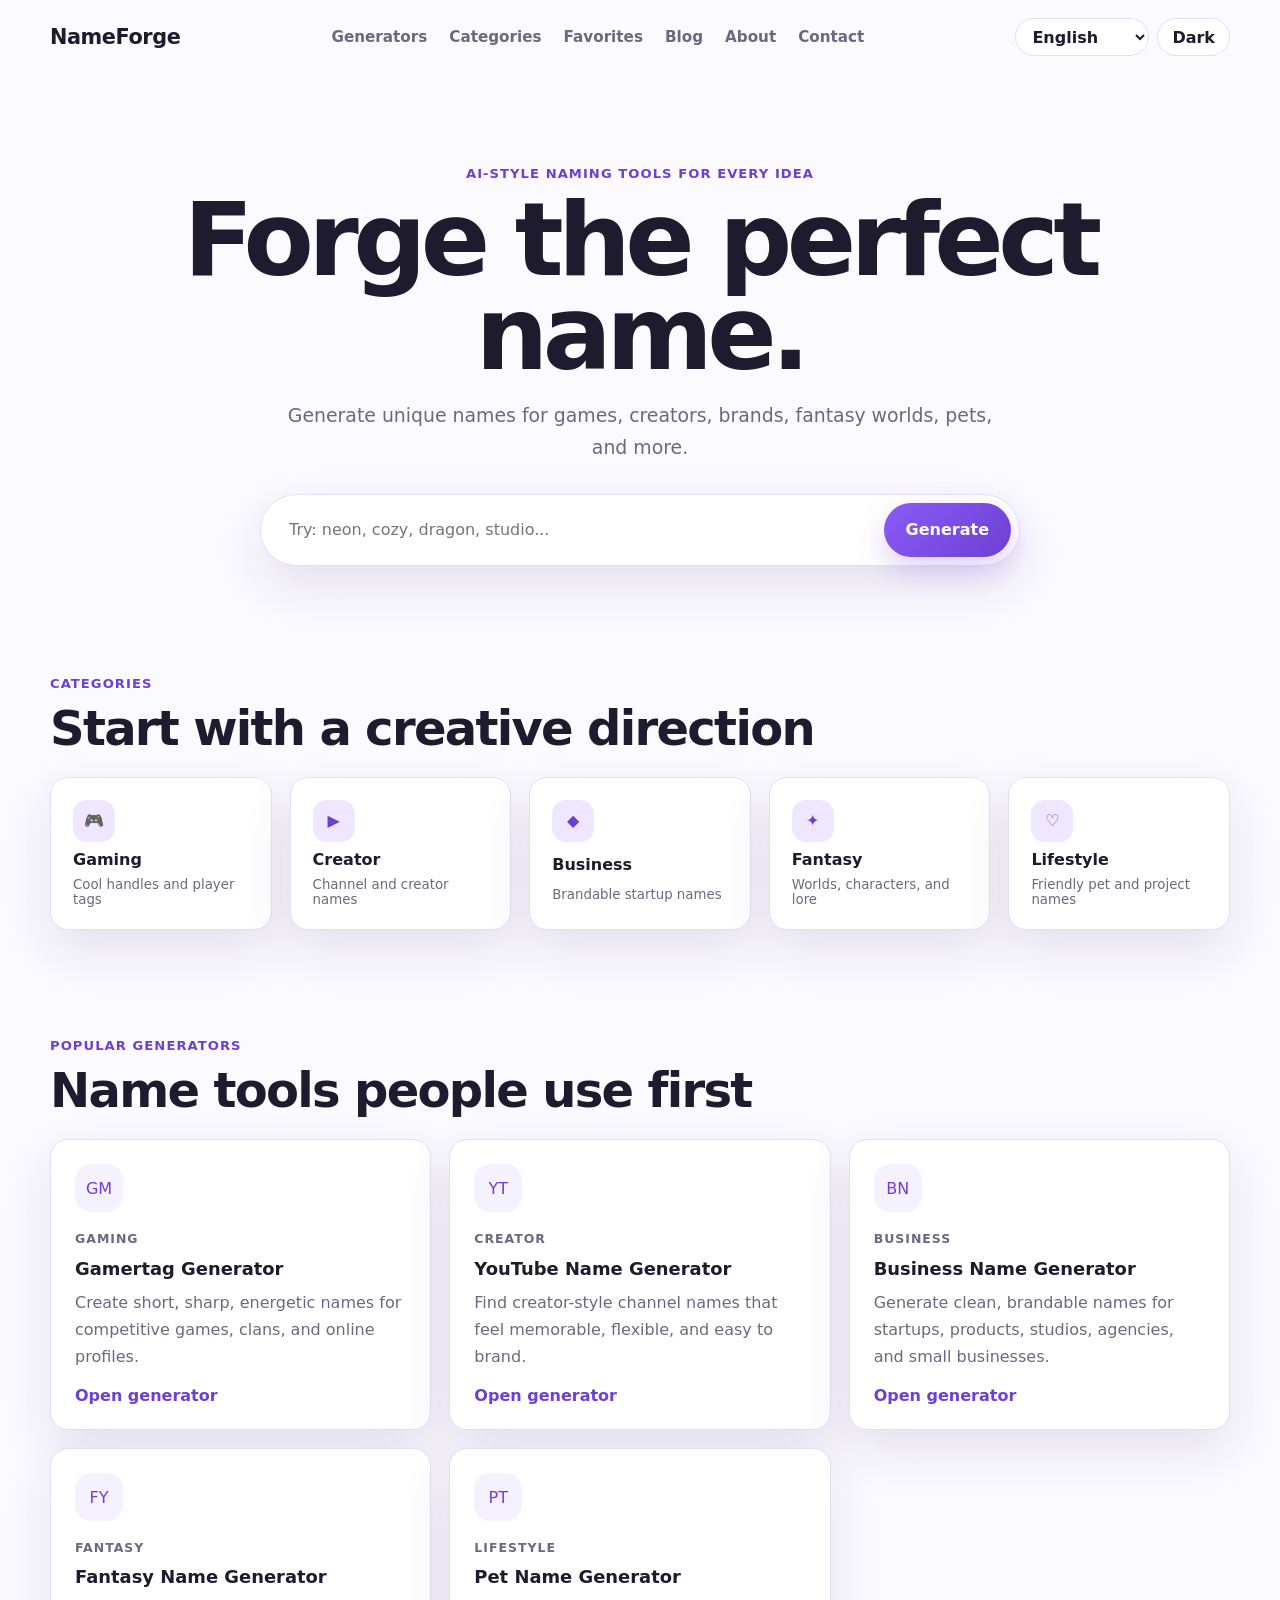
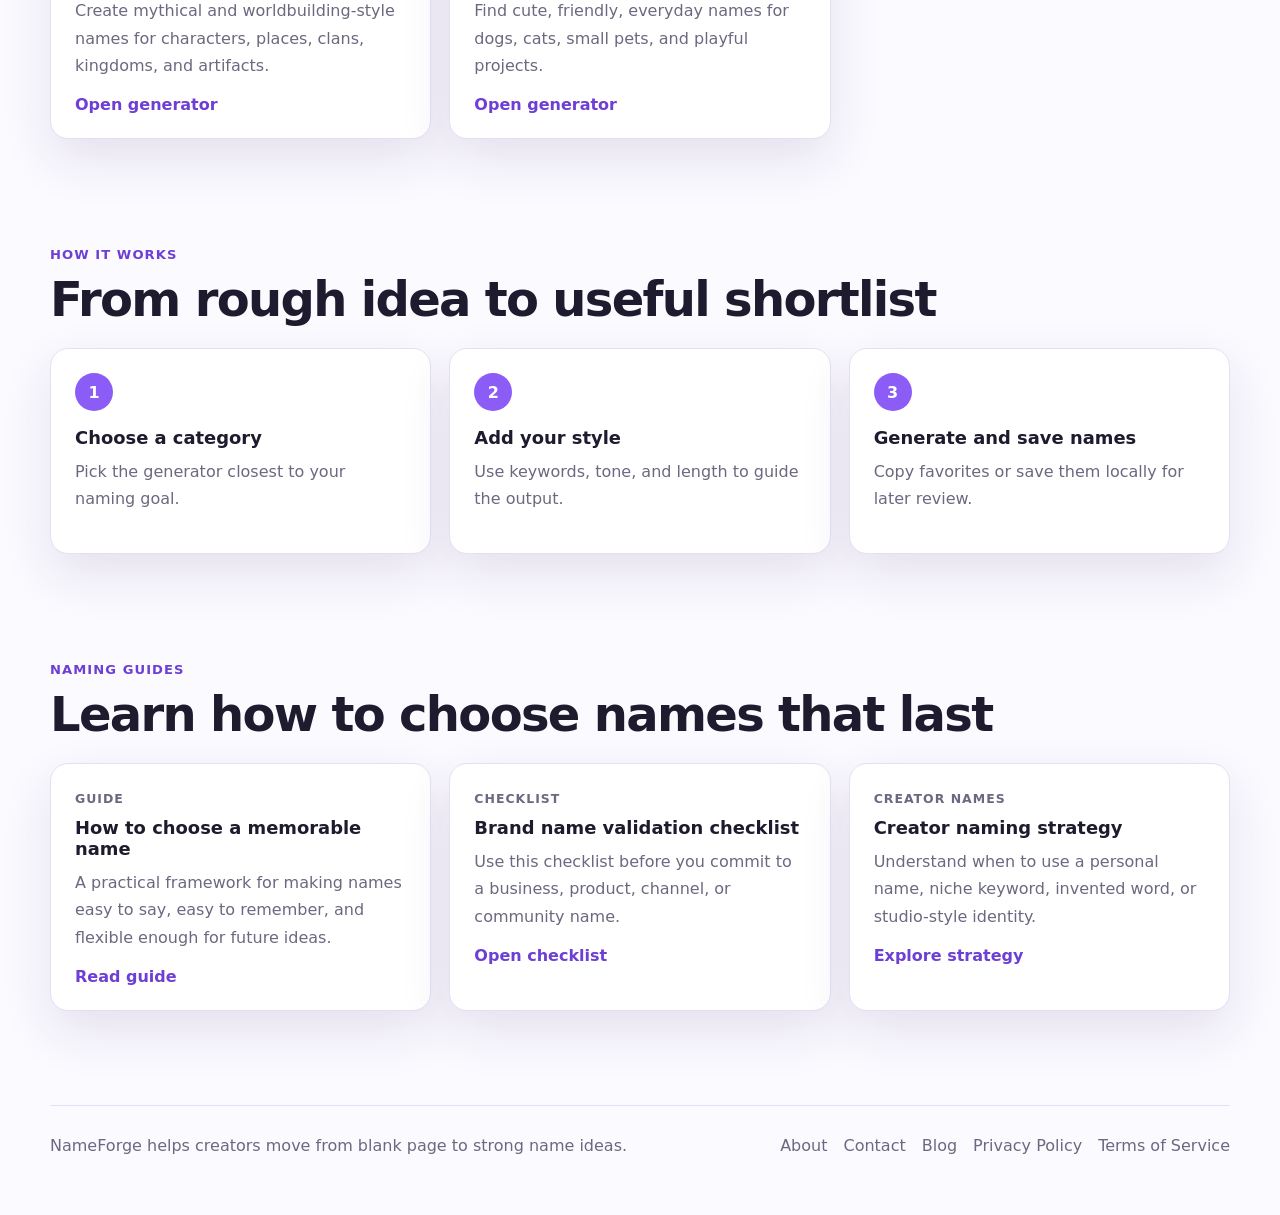
==== commit 71fbcbec: "Add theme and language controls" ====
--- a/index.html
+++ b/index.html
@@ -19,6 +19,17 @@
       <a href="about.html">About</a>
       <a href="contact.html">Contact</a>
     </nav>
+    <div class="header-actions" aria-label="Display settings">
+      <label class="language-control">
+        <span class="sr-only">Language</span>
+        <select id="languageSelect" aria-label="Language">
+          <option value="en">English</option>
+          <option value="ko">한국어</option>
+          <option value="ja">日本語</option>
+        </select>
+      </label>
+      <button class="theme-button" id="themeToggle" type="button" aria-label="Switch to dark mode">Dark</button>
+    </div>
   </header>
 
   <main>
--- a/css/style.css
+++ b/css/style.css
@@ -10,6 +10,21 @@
   --accent-soft: #efe7ff;
   --shadow: 0 20px 50px rgba(68, 44, 116, 0.12);
   --radius: 18px;
+  color-scheme: light;
+}
+
+:root[data-theme="dark"] {
+  --bg: #12101a;
+  --surface: #1c1828;
+  --surface-soft: #282236;
+  --ink: #f7f2ff;
+  --muted: #c7bdd9;
+  --line: #3a314d;
+  --accent: #a78bfa;
+  --accent-dark: #c4b5fd;
+  --accent-soft: #33284c;
+  --shadow: 0 20px 50px rgba(0, 0, 0, 0.34);
+  color-scheme: dark;
 }
 
 * {
@@ -50,6 +65,10 @@
   backdrop-filter: blur(14px);
 }
 
+:root[data-theme="dark"] .site-header {
+  background: rgba(18, 16, 26, 0.88);
+}
+
 .logo {
   font-size: 1.3rem;
   font-weight: 850;
@@ -67,6 +86,33 @@
 
 .site-nav a:hover {
   color: var(--accent-dark);
+}
+
+.header-actions {
+  display: flex;
+  gap: 8px;
+  align-items: center;
+}
+
+.language-control select,
+.theme-button {
+  min-height: 38px;
+  border: 1px solid var(--line);
+  border-radius: 999px;
+  color: var(--ink);
+  background: var(--surface);
+  font-weight: 750;
+}
+
+.language-control select {
+  padding: 0 34px 0 12px;
+  cursor: pointer;
+}
+
+.theme-button {
+  min-width: 64px;
+  padding: 0 14px;
+  cursor: pointer;
 }
 
 .nav-toggle {
@@ -181,6 +227,10 @@
   color: #ffffff;
   background: linear-gradient(135deg, var(--accent), var(--accent-dark));
   box-shadow: 0 12px 28px rgba(139, 92, 246, 0.28);
+}
+
+:root[data-theme="dark"] .primary {
+  color: #171120;
 }
 
 .ghost {
@@ -539,6 +589,10 @@
     box-shadow: var(--shadow);
   }
 
+  .header-actions {
+    margin-left: auto;
+  }
+
   .site-nav.open {
     display: grid;
   }
@@ -558,6 +612,26 @@
 }
 
 @media (max-width: 560px) {
+  .site-header {
+    width: min(100% - 20px, 1180px);
+    flex-wrap: wrap;
+    gap: 10px;
+  }
+
+  .header-actions {
+    order: 2;
+    width: 100%;
+    justify-content: flex-end;
+  }
+
+  .nav-toggle {
+    order: 1;
+  }
+
+  .site-nav {
+    top: 106px;
+  }
+
   .hero {
     padding-top: 56px;
   }
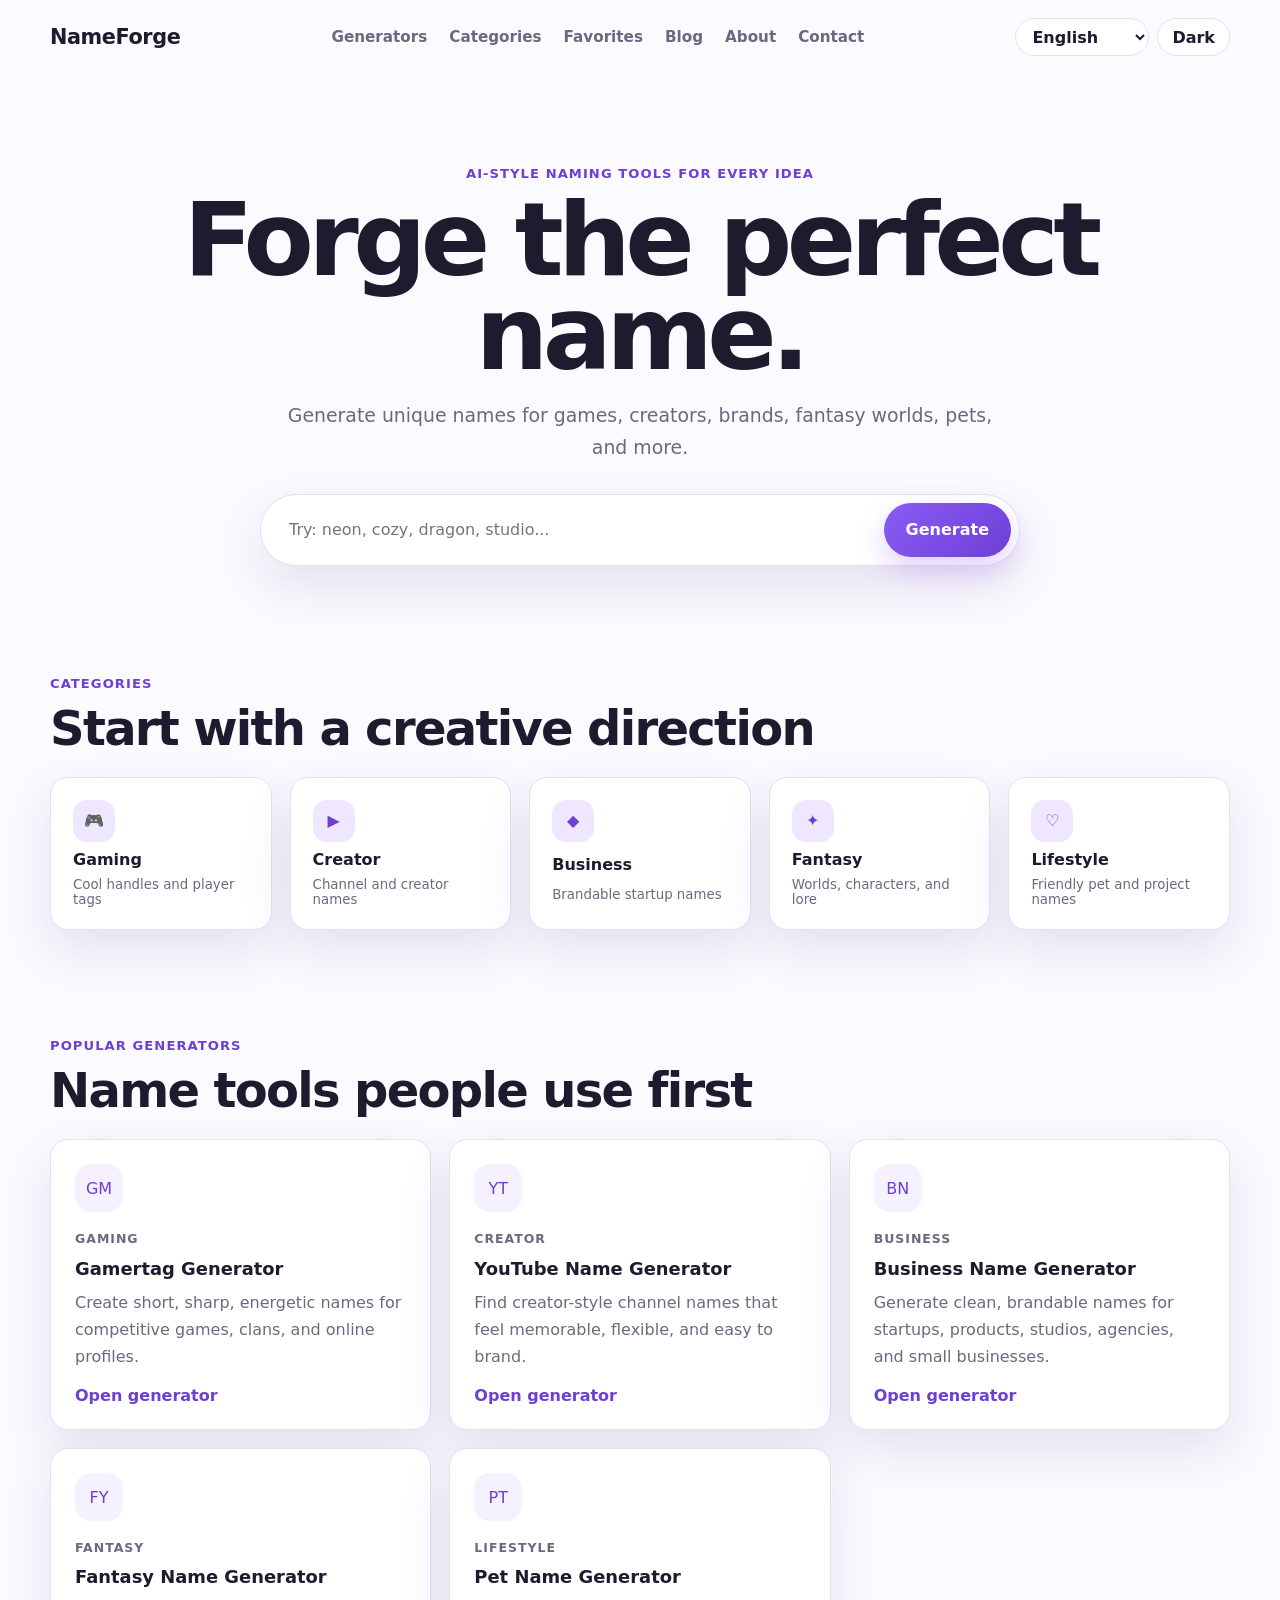
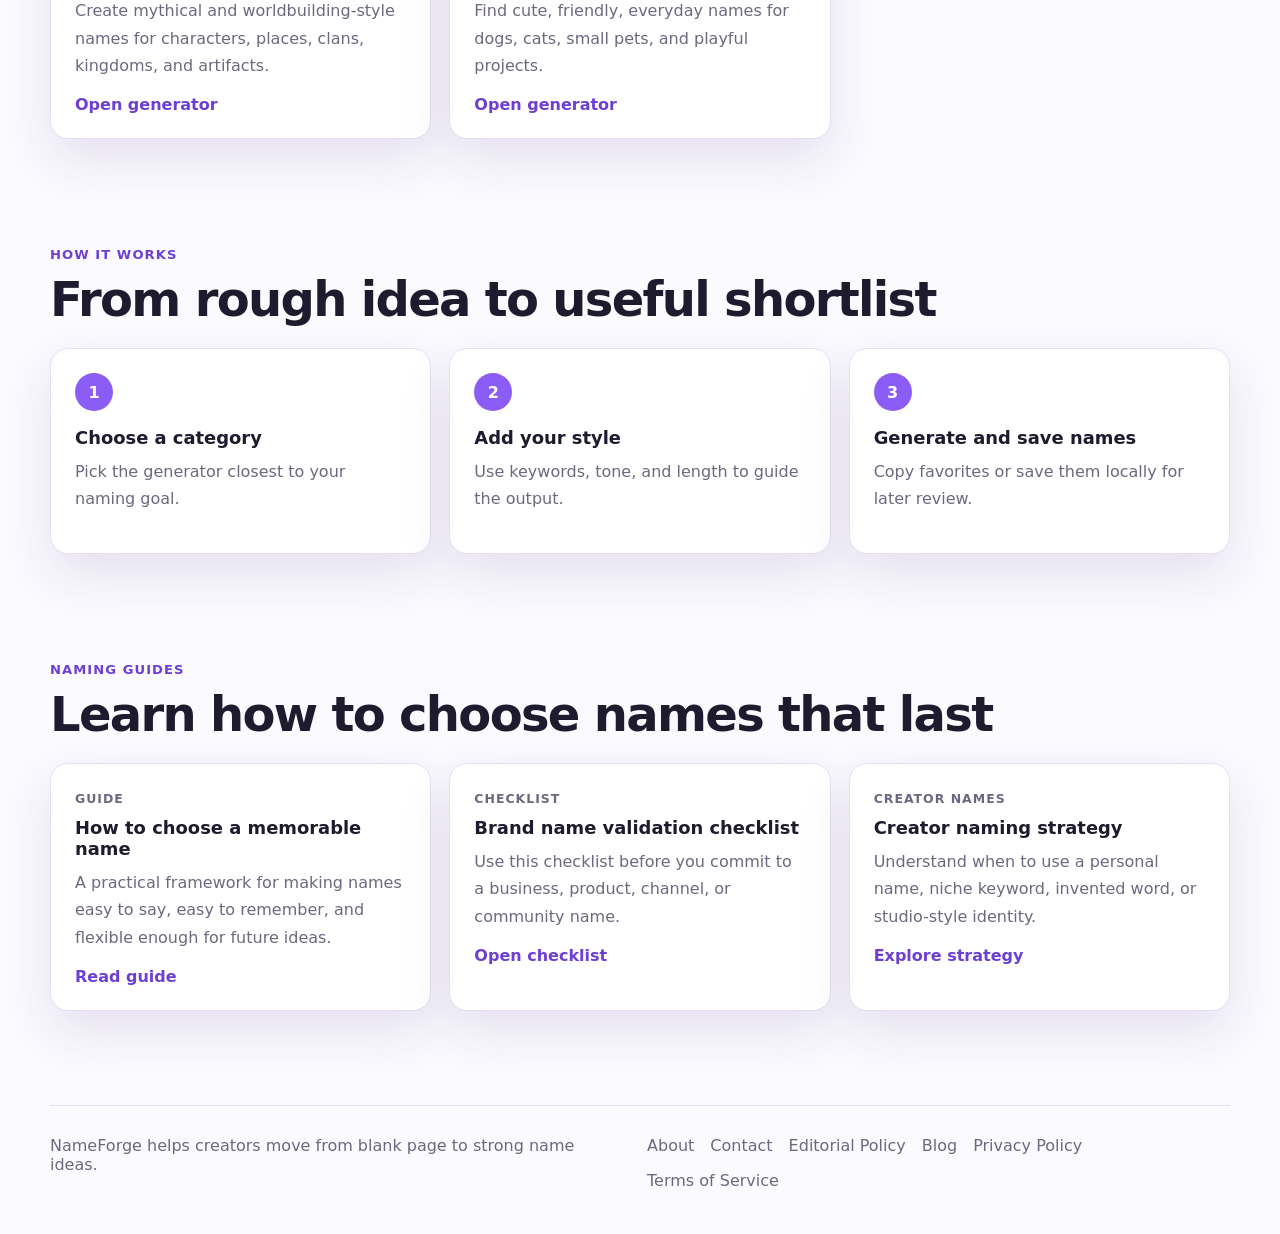
==== commit c7bcdaf3: "Optimize site for AdSense review" ====
--- a/index.html
+++ b/index.html
@@ -3,11 +3,14 @@
 <head>
   <meta charset="UTF-8">
   <meta name="viewport" content="width=device-width, initial-scale=1.0">
+  <meta name="google-adsense-account" content="ca-pub-9262301225937575">
   <title>NameForge - Forge the perfect name.</title>
   <meta name="description" content="NameForge helps you generate memorable names for games, creators, brands, fantasy worlds, pets, and more.">
+  <script async src="https://pagead2.googlesyndication.com/pagead/js/adsbygoogle.js?client=ca-pub-9262301225937575" crossorigin="anonymous"></script>
   <link rel="stylesheet" href="css/style.css">
 </head>
 <body>
+  <a class="skip-link" href="#main-content">Skip to main content</a>
   <header class="site-header">
     <a class="logo" href="index.html" aria-label="NameForge home">NameForge</a>
     <button class="nav-toggle" type="button" aria-label="Open navigation">Menu</button>
@@ -32,7 +35,7 @@
     </div>
   </header>
 
-  <main>
+  <main id="main-content">
     <section class="hero">
       <p class="eyebrow">AI-style naming tools for every idea</p>
       <h1>Forge the perfect name.</h1>
@@ -111,6 +114,7 @@
     <nav aria-label="Footer navigation">
       <a href="about.html">About</a>
       <a href="contact.html">Contact</a>
+      <a href="editorial-policy.html">Editorial Policy</a>
       <a href="blog.html">Blog</a>
       <a href="privacy.html">Privacy Policy</a>
       <a href="terms.html">Terms of Service</a>
--- a/css/style.css
+++ b/css/style.css
@@ -571,6 +571,22 @@
   border: 0;
 }
 
+.skip-link {
+  position: absolute;
+  left: 16px;
+  top: -48px;
+  z-index: 100;
+  border-radius: 999px;
+  padding: 10px 14px;
+  color: #ffffff;
+  background: var(--accent-dark);
+  font-weight: 800;
+}
+
+.skip-link:focus {
+  top: 16px;
+}
+
 @media (max-width: 900px) {
   .nav-toggle {
     display: inline-flex;
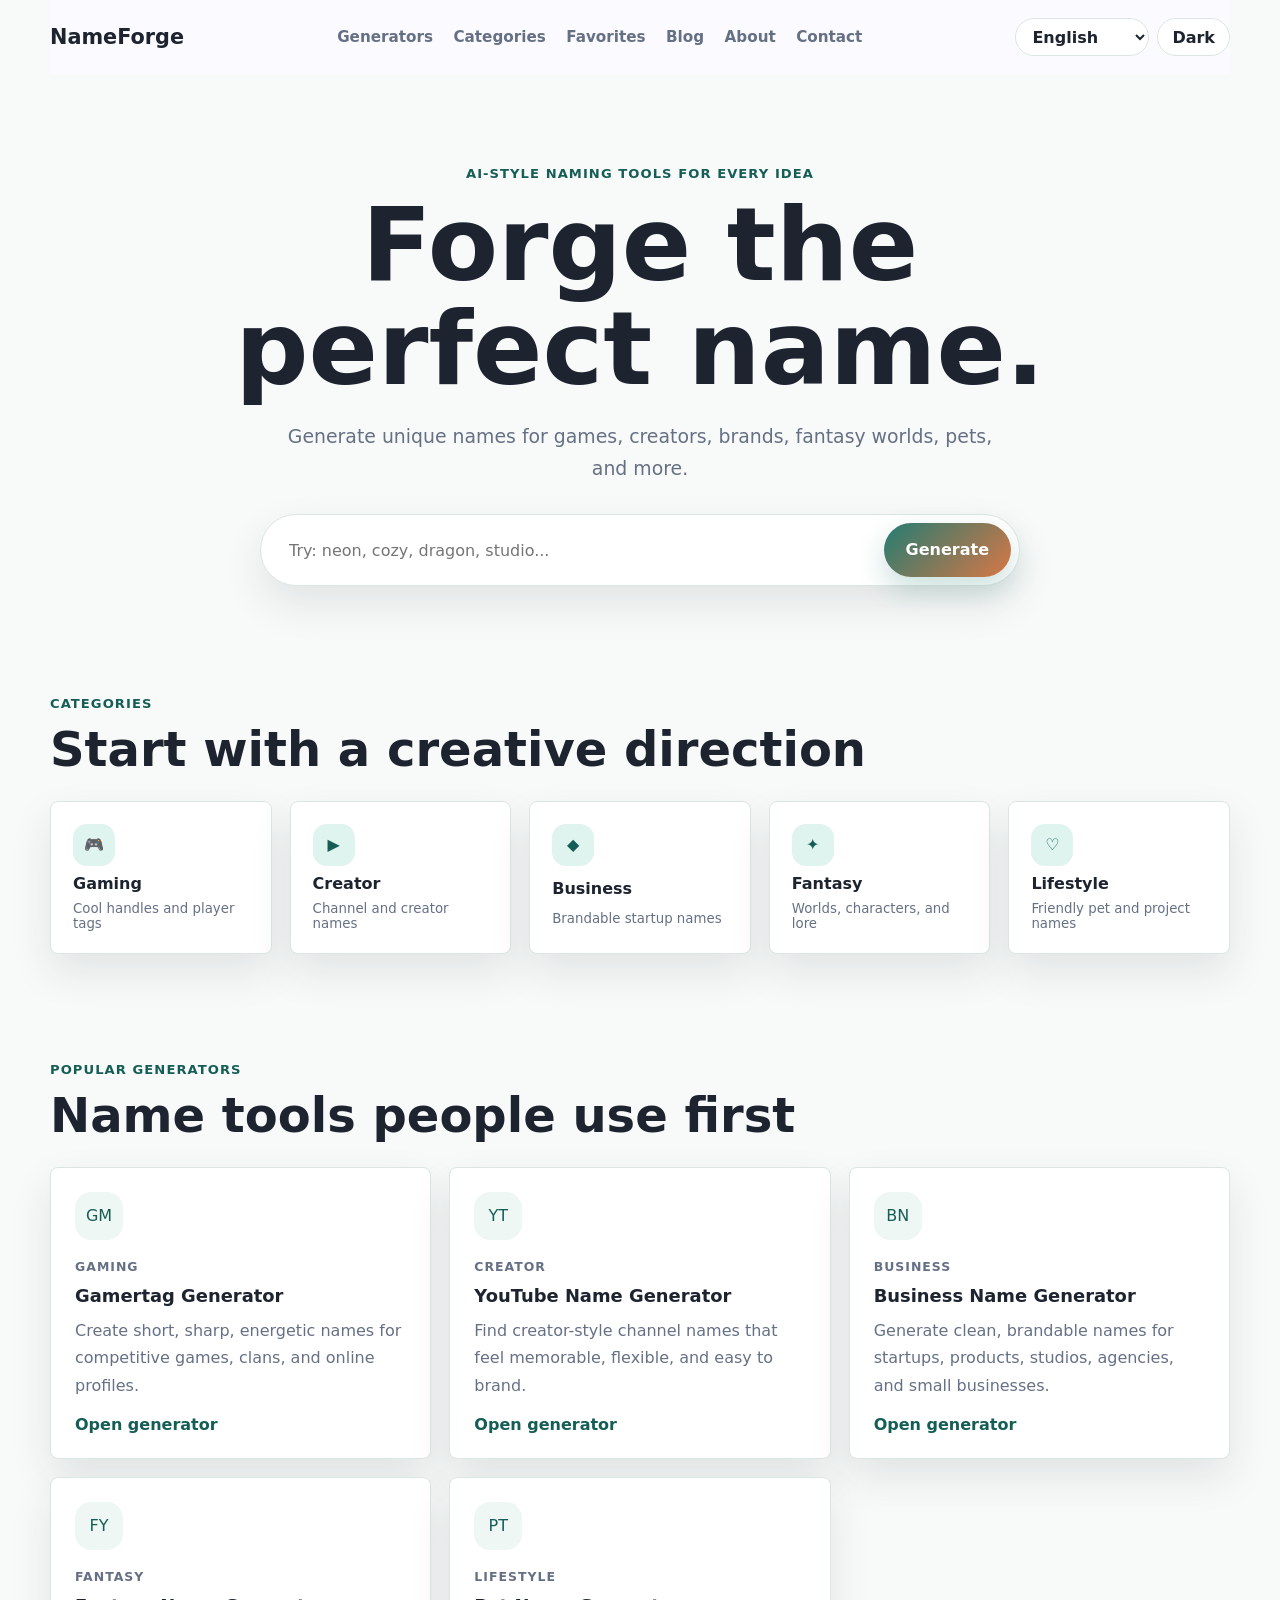
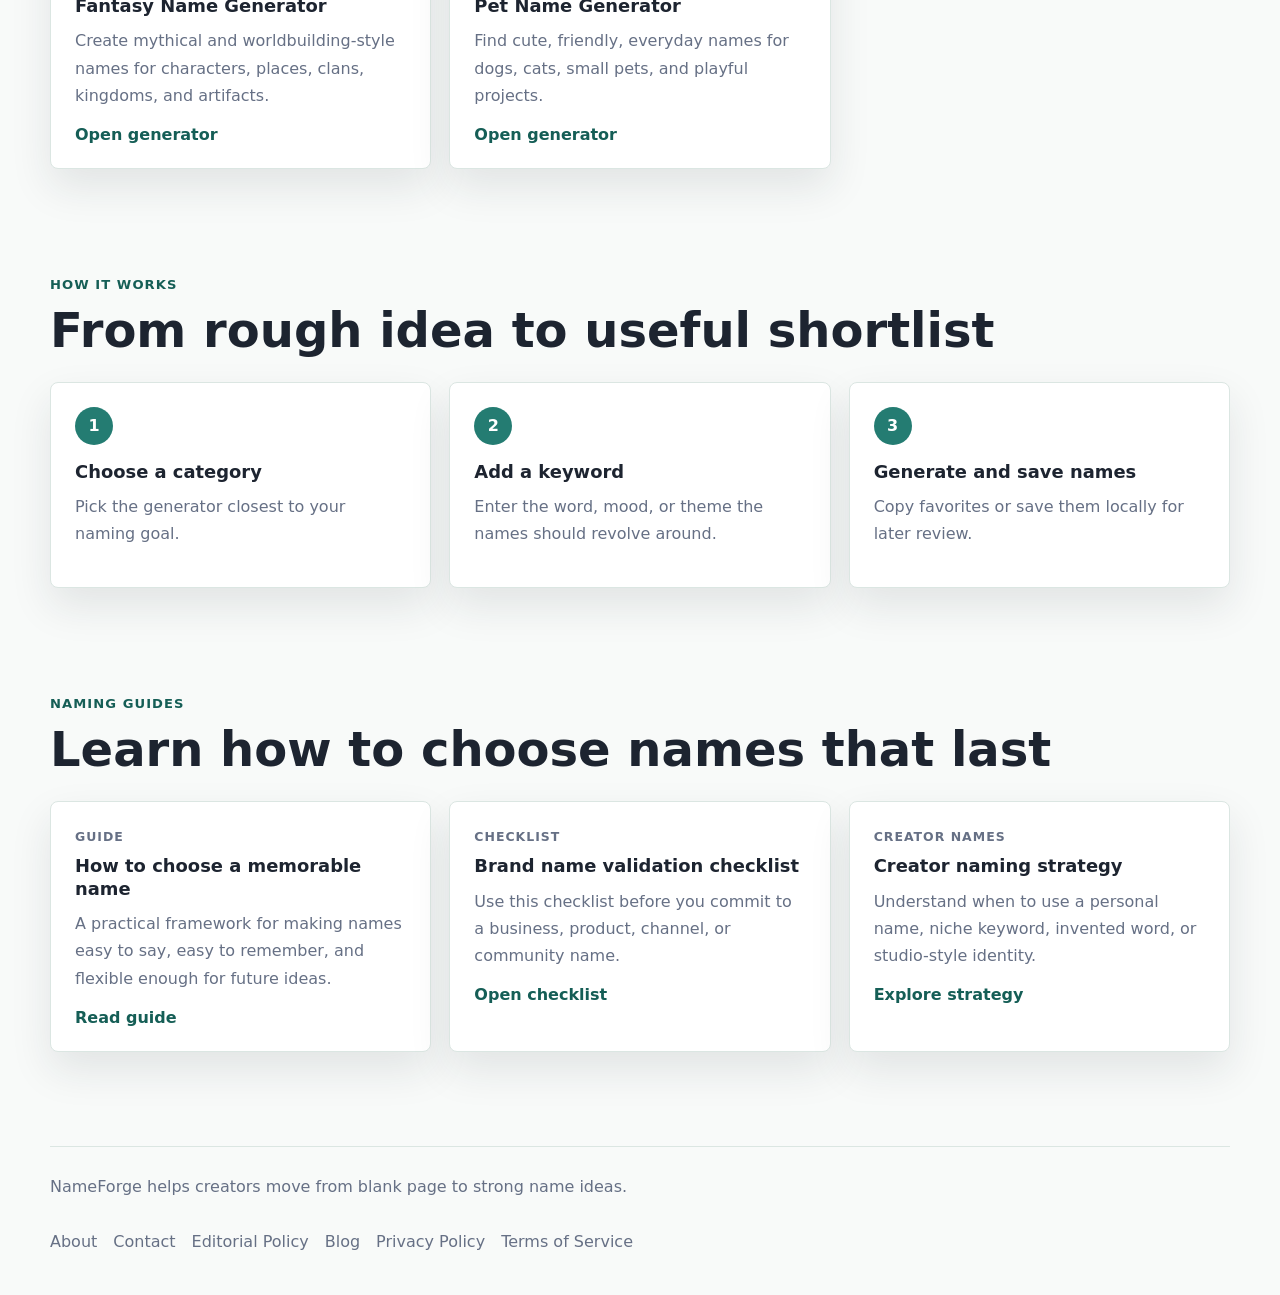
==== commit 18f0a5e8: "Focus generator on keywords" ====
--- a/index.html
+++ b/index.html
@@ -6,7 +6,7 @@
   <meta name="google-adsense-account" content="ca-pub-9262301225937575">
   <title>NameForge - Forge the perfect name.</title>
   <meta name="description" content="NameForge helps you generate memorable names for games, creators, brands, fantasy worlds, pets, and more.">
-  <script async src="https://pagead2.googlesyndication.com/pagead/js/adsbygoogle.js?client=ca-pub-9262301225937575" crossorigin="anonymous"></script>
+  <link rel="icon" type="image/svg+xml" href="favicon.svg">
   <link rel="stylesheet" href="css/style.css">
 </head>
 <body>
--- a/css/style.css
+++ b/css/style.css
@@ -1,28 +1,30 @@
 :root {
-  --bg: #fbfaff;
+  --bg: #f8faf9;
   --surface: #ffffff;
-  --surface-soft: #f6f1ff;
-  --ink: #1e1b2e;
-  --muted: #6d6880;
-  --line: #e6def5;
-  --accent: #8b5cf6;
-  --accent-dark: #6d3fd4;
-  --accent-soft: #efe7ff;
-  --shadow: 0 20px 50px rgba(68, 44, 116, 0.12);
-  --radius: 18px;
+  --surface-soft: #eef7f4;
+  --ink: #1d2430;
+  --muted: #667085;
+  --line: #dbe6e2;
+  --accent: #247c72;
+  --accent-dark: #155e56;
+  --accent-warm: #d97745;
+  --accent-soft: #dff3ef;
+  --shadow: 0 18px 42px rgba(29, 36, 48, 0.1);
+  --radius: 8px;
   color-scheme: light;
 }
 
 :root[data-theme="dark"] {
-  --bg: #12101a;
-  --surface: #1c1828;
-  --surface-soft: #282236;
-  --ink: #f7f2ff;
-  --muted: #c7bdd9;
-  --line: #3a314d;
-  --accent: #a78bfa;
-  --accent-dark: #c4b5fd;
-  --accent-soft: #33284c;
+  --bg: #111821;
+  --surface: #192330;
+  --surface-soft: #213345;
+  --ink: #f4f7f6;
+  --muted: #b8c4c1;
+  --line: #304250;
+  --accent: #64d2c3;
+  --accent-dark: #9ce3da;
+  --accent-warm: #f0a06f;
+  --accent-soft: #173c3a;
   --shadow: 0 20px 50px rgba(0, 0, 0, 0.34);
   color-scheme: dark;
 }
@@ -59,8 +61,10 @@
   margin: 0 auto;
   padding: 18px 0;
   display: flex;
+  flex-wrap: wrap;
   justify-content: space-between;
   align-items: center;
+  gap: 12px 18px;
   background: rgba(251, 250, 255, 0.88);
   backdrop-filter: blur(14px);
 }
@@ -70,18 +74,31 @@
 }
 
 .logo {
+  flex: 0 0 auto;
   font-size: 1.3rem;
   font-weight: 850;
-  letter-spacing: -0.02em;
+  letter-spacing: 0;
 }
 
 .site-nav {
   display: flex;
-  gap: 22px;
+  flex-wrap: wrap;
+  flex: 1 1 auto;
+  min-width: 0;
+  justify-content: center;
+  gap: clamp(10px, 1.6vw, 22px);
   align-items: center;
   color: var(--muted);
   font-size: 0.95rem;
   font-weight: 650;
+  line-height: 1.2;
+}
+
+.site-nav a,
+.site-footer a,
+.text-link,
+.button {
+  overflow-wrap: anywhere;
 }
 
 .site-nav a:hover {
@@ -89,6 +106,7 @@
 }
 
 .header-actions {
+  flex: 0 0 auto;
   display: flex;
   gap: 8px;
   align-items: center;
@@ -97,6 +115,7 @@
 .language-control select,
 .theme-button {
   min-height: 38px;
+  max-width: 140px;
   border: 1px solid var(--line);
   border-radius: 999px;
   color: var(--ink);
@@ -150,20 +169,24 @@
 h1 {
   margin-bottom: 18px;
   font-size: clamp(3.2rem, 8vw, 6.7rem);
-  line-height: 0.92;
-  letter-spacing: -0.055em;
+  line-height: 1.02;
+  letter-spacing: 0;
+  overflow-wrap: break-word;
 }
 
 h2 {
   margin-bottom: 0;
   font-size: clamp(1.8rem, 4vw, 3rem);
-  line-height: 1.05;
-  letter-spacing: -0.035em;
+  line-height: 1.12;
+  letter-spacing: 0;
+  overflow-wrap: break-word;
 }
 
 h3 {
   margin-bottom: 10px;
   font-size: 1.12rem;
+  line-height: 1.25;
+  overflow-wrap: break-word;
 }
 
 .hero-copy,
@@ -221,12 +244,17 @@
   padding: 0 22px;
   font-weight: 800;
   cursor: pointer;
+  display: inline-flex;
+  justify-content: center;
+  align-items: center;
+  text-align: center;
+  line-height: 1.15;
 }
 
 .primary {
   color: #ffffff;
-  background: linear-gradient(135deg, var(--accent), var(--accent-dark));
-  box-shadow: 0 12px 28px rgba(139, 92, 246, 0.28);
+  background: linear-gradient(135deg, var(--accent), var(--accent-warm));
+  box-shadow: 0 12px 28px rgba(36, 124, 114, 0.24);
 }
 
 :root[data-theme="dark"] .primary {
@@ -272,16 +300,16 @@
 }
 
 .category-grid {
-  grid-template-columns: repeat(5, 1fr);
+  grid-template-columns: repeat(auto-fit, minmax(160px, 1fr));
 }
 
 .card-grid,
 .result-grid {
-  grid-template-columns: repeat(3, 1fr);
+  grid-template-columns: repeat(auto-fit, minmax(min(100%, 300px), 1fr));
 }
 
 .step-grid {
-  grid-template-columns: repeat(3, 1fr);
+  grid-template-columns: repeat(auto-fit, minmax(min(100%, 260px), 1fr));
 }
 
 .category-card,
@@ -291,6 +319,7 @@
 .content-card,
 .generator-panel,
 .contact-form {
+  min-width: 0;
   border: 1px solid var(--line);
   border-radius: var(--radius);
   background: var(--surface);
@@ -323,6 +352,17 @@
 .result-card,
 .content-card {
   padding: 24px;
+  overflow: hidden;
+}
+
+.generator-card h2,
+.generator-card h3,
+.step-card h3,
+.result-card h3,
+.content-card h1,
+.content-card h2 {
+  max-width: 100%;
+  overflow-wrap: break-word;
 }
 
 .card-icon {
@@ -374,10 +414,26 @@
 
 .filter-row,
 .pill-row,
-.button-row {
+.button-row,
+.result-actions {
   display: flex;
   flex-wrap: wrap;
   gap: 10px;
+}
+
+.result-actions {
+  align-items: center;
+  justify-content: flex-end;
+}
+
+.button-row {
+  align-items: stretch;
+}
+
+.button-row .button,
+.button-row a.button {
+  min-width: 0;
+  white-space: normal;
 }
 
 .filter-button,
@@ -401,7 +457,7 @@
   margin-top: 42px;
   padding: 30px;
   display: grid;
-  grid-template-columns: 0.9fr 1.1fr;
+  grid-template-columns: minmax(0, 0.9fr) minmax(0, 1.1fr);
   gap: 28px;
   align-items: start;
 }
@@ -433,7 +489,7 @@
 
 .form-grid {
   display: grid;
-  grid-template-columns: repeat(3, 1fr);
+  grid-template-columns: repeat(3, minmax(0, 1fr));
   gap: 12px;
 }
 
@@ -442,6 +498,58 @@
   grid-template-columns: auto 1fr;
   gap: 6px 12px;
   color: var(--muted);
+}
+
+.result-title-row {
+  display: flex;
+  flex-wrap: wrap;
+  justify-content: space-between;
+  gap: 12px;
+  align-items: start;
+}
+
+.result-title-row h3 {
+  min-width: 0;
+  overflow-wrap: anywhere;
+}
+
+.score-badge {
+  flex: 0 0 auto;
+  max-width: 100%;
+  border-radius: 999px;
+  padding: 6px 10px;
+  color: var(--accent-dark);
+  background: var(--accent-soft);
+  font-size: 0.78rem;
+  font-weight: 850;
+}
+
+.result-checks {
+  margin: 16px 0;
+  padding: 0;
+  display: grid;
+  gap: 8px;
+  list-style: none;
+}
+
+.result-checks li {
+  color: var(--muted);
+  font-size: 0.9rem;
+}
+
+.result-checks li::before {
+  margin-right: 8px;
+  font-weight: 900;
+}
+
+.result-checks .pass::before {
+  content: "OK";
+  color: var(--accent-dark);
+}
+
+.result-checks .review::before {
+  content: "!";
+  color: #b7791f;
 }
 
 .result-card dt {
@@ -488,6 +596,7 @@
 
 table {
   width: 100%;
+  min-width: 620px;
   border-collapse: collapse;
   overflow: hidden;
   border: 1px solid var(--line);
@@ -547,6 +656,7 @@
   margin: 40px auto 0;
   padding: 30px 0 44px;
   display: flex;
+  flex-wrap: wrap;
   justify-content: space-between;
   gap: 20px;
   border-top: 1px solid var(--line);
@@ -557,6 +667,7 @@
   display: flex;
   flex-wrap: wrap;
   gap: 16px;
+  max-width: 100%;
 }
 
 .sr-only {
@@ -594,7 +705,7 @@
 
   .site-nav {
     position: absolute;
-    top: 64px;
+    top: calc(100% + 8px);
     right: 0;
     left: 0;
     display: none;
@@ -605,6 +716,10 @@
     box-shadow: var(--shadow);
   }
 
+  .site-nav a {
+    padding: 4px 0;
+  }
+
   .header-actions {
     margin-left: auto;
   }
@@ -630,22 +745,57 @@
 @media (max-width: 560px) {
   .site-header {
     width: min(100% - 20px, 1180px);
-    flex-wrap: wrap;
-    gap: 10px;
+    display: grid;
+    grid-template-columns: 1fr auto;
+    gap: 8px 10px;
+    padding: 10px 0;
   }
 
   .header-actions {
-    order: 2;
+    grid-column: 1 / -1;
+    justify-content: stretch;
     width: 100%;
-    justify-content: flex-end;
+  }
+
+  .language-control {
+    flex: 1 1 auto;
+    min-width: 0;
+  }
+
+  .language-control select {
+    width: 100%;
+    max-width: none;
+    min-height: 34px;
+    padding-left: 12px;
+  }
+
+  .theme-button {
+    flex: 0 0 auto;
+    min-height: 34px;
+    min-width: 58px;
+    padding: 0 12px;
   }
 
   .nav-toggle {
-    order: 1;
+    min-height: 34px;
+    padding: 7px 12px;
   }
 
   .site-nav {
-    top: 106px;
+    top: calc(100% + 8px);
+  }
+
+  .result-actions {
+    justify-content: start;
+  }
+
+  .button-row .button,
+  .button-row a.button {
+    flex: 1 1 100%;
+  }
+
+  h1 {
+    font-size: clamp(2.45rem, 13vw, 4.2rem);
   }
 
   .hero {
